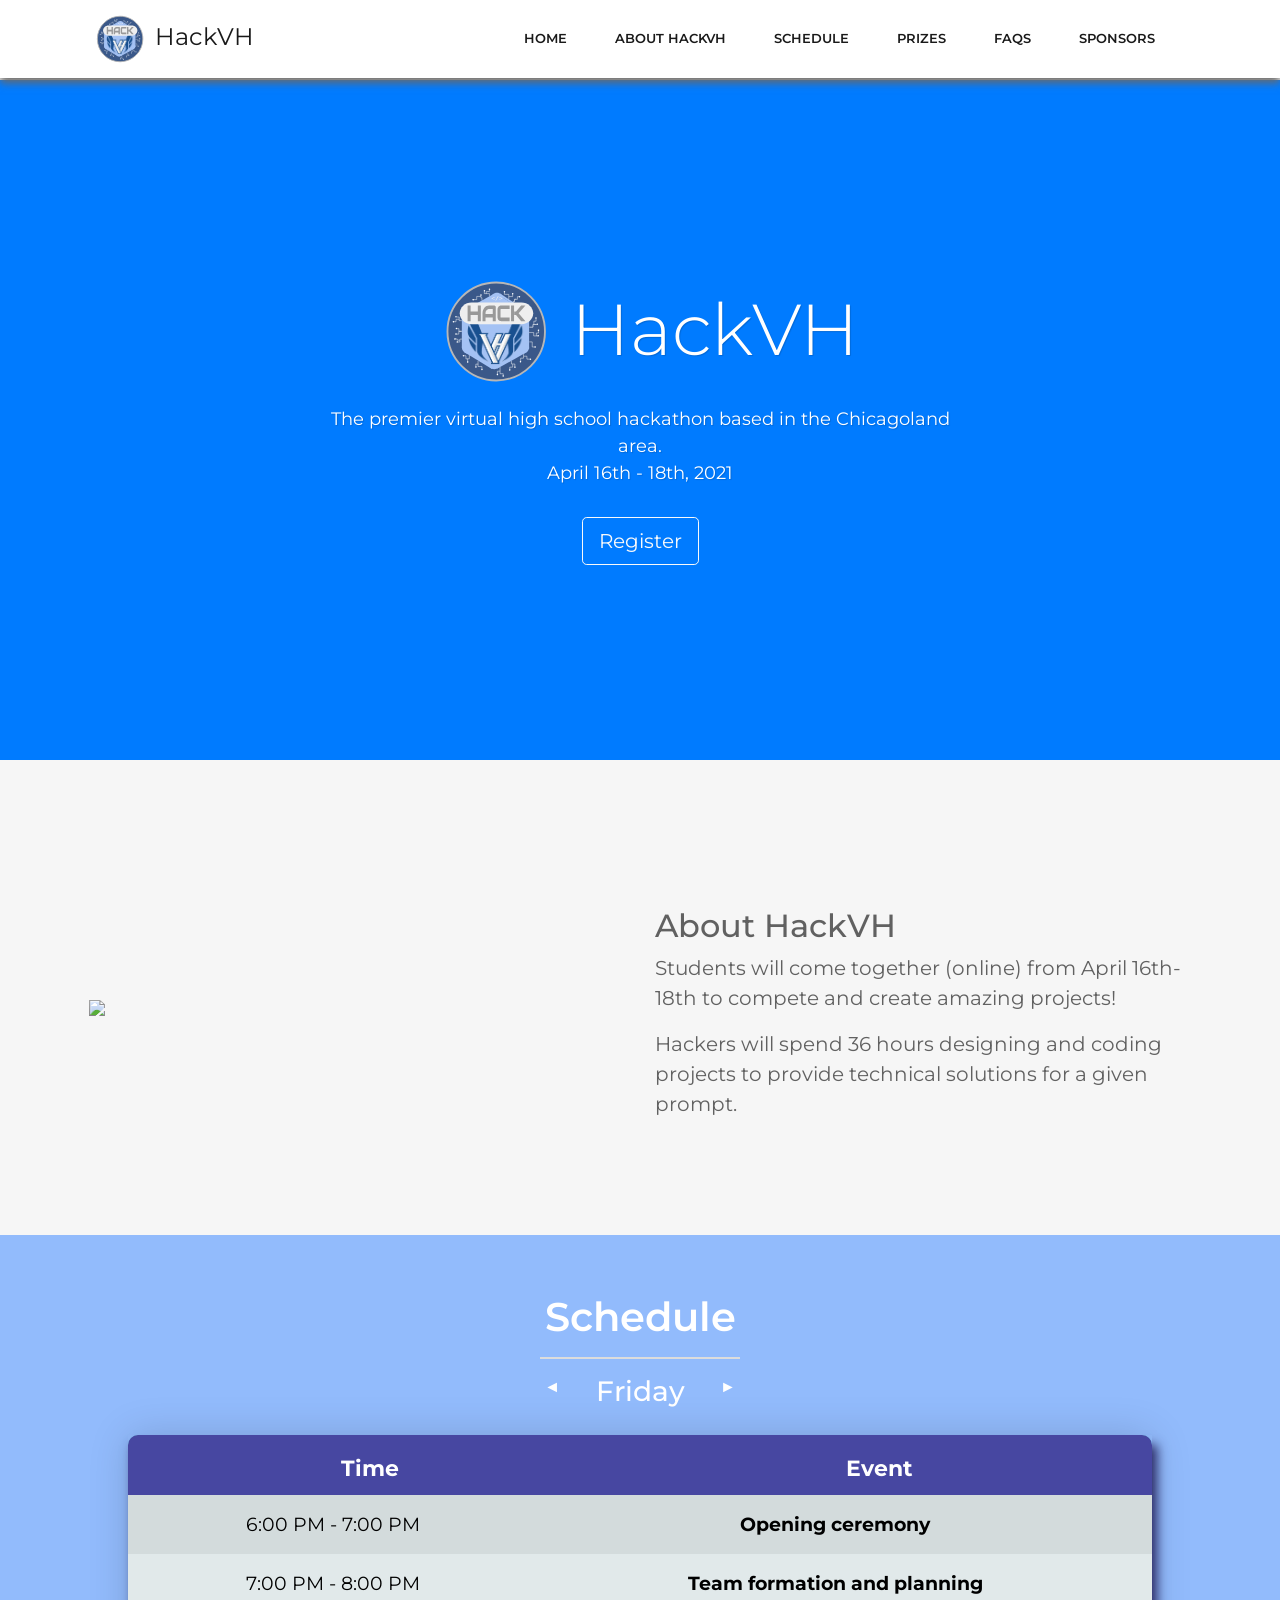
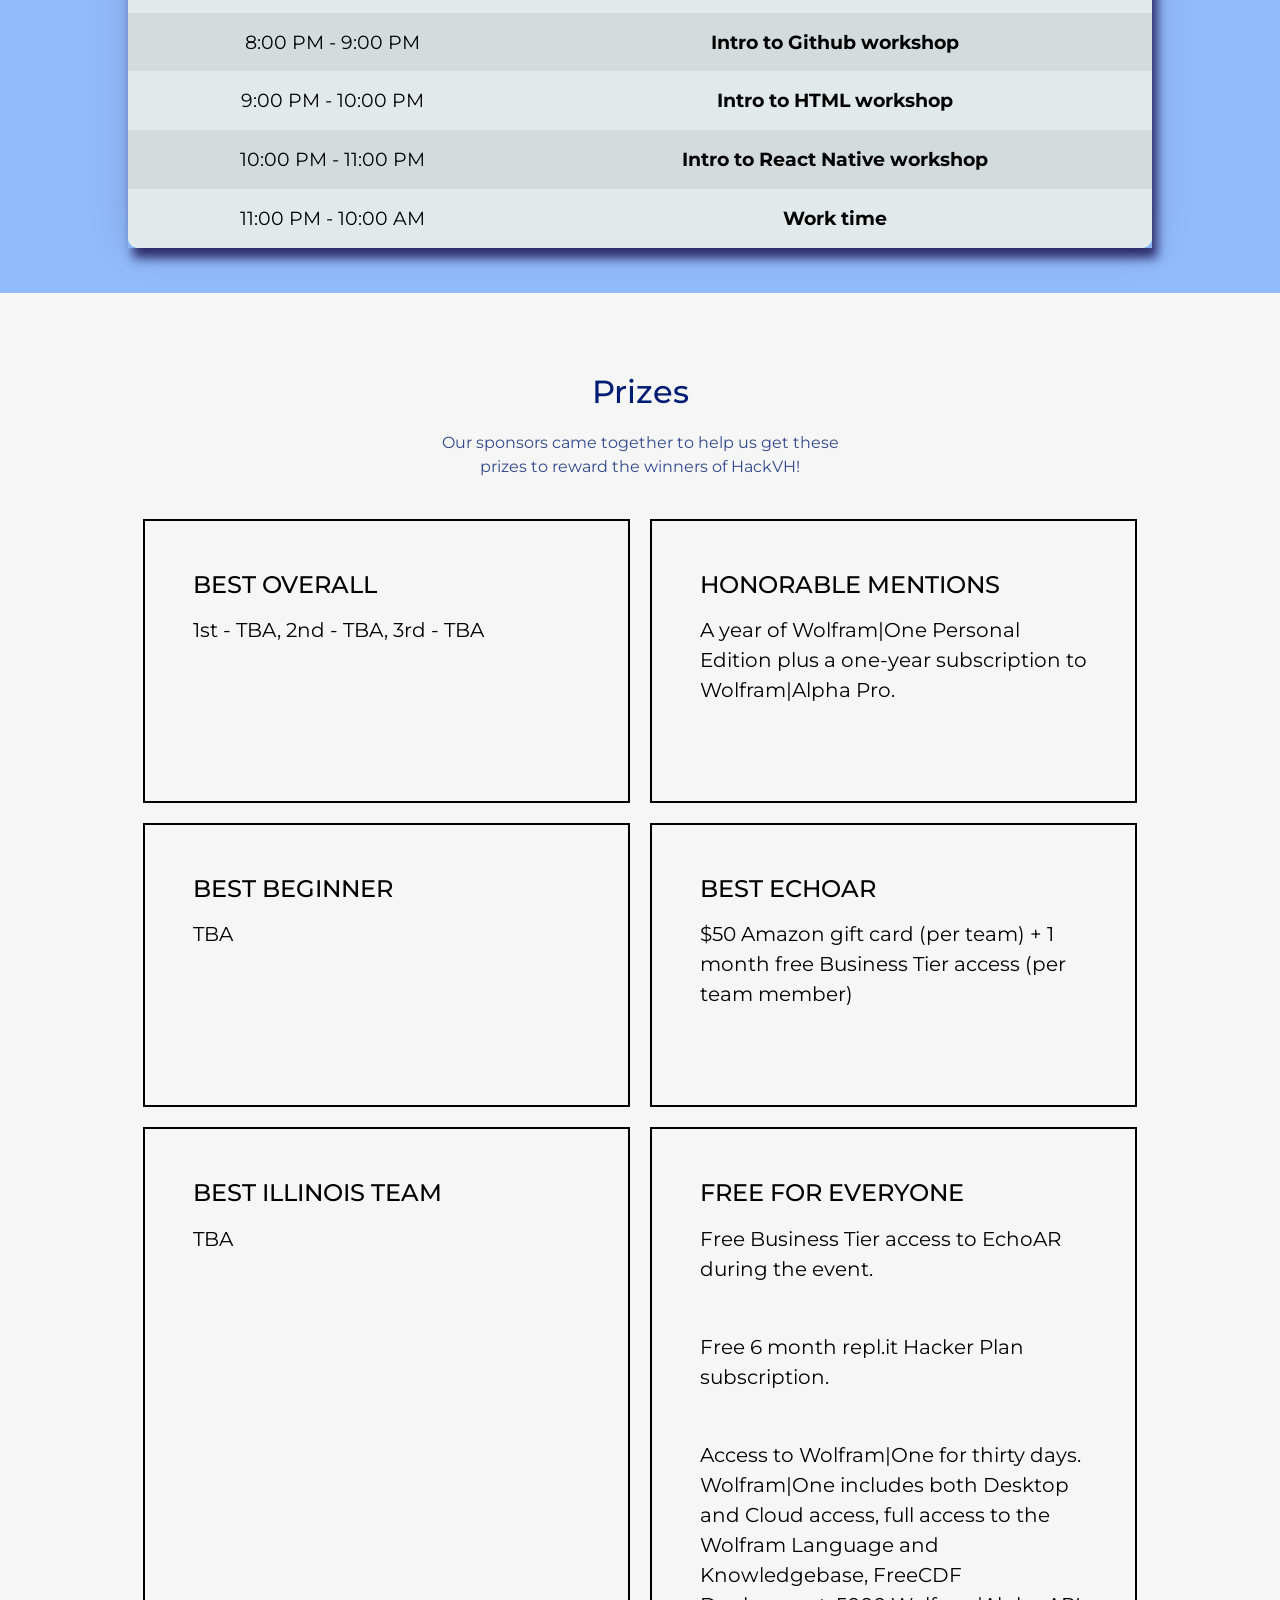
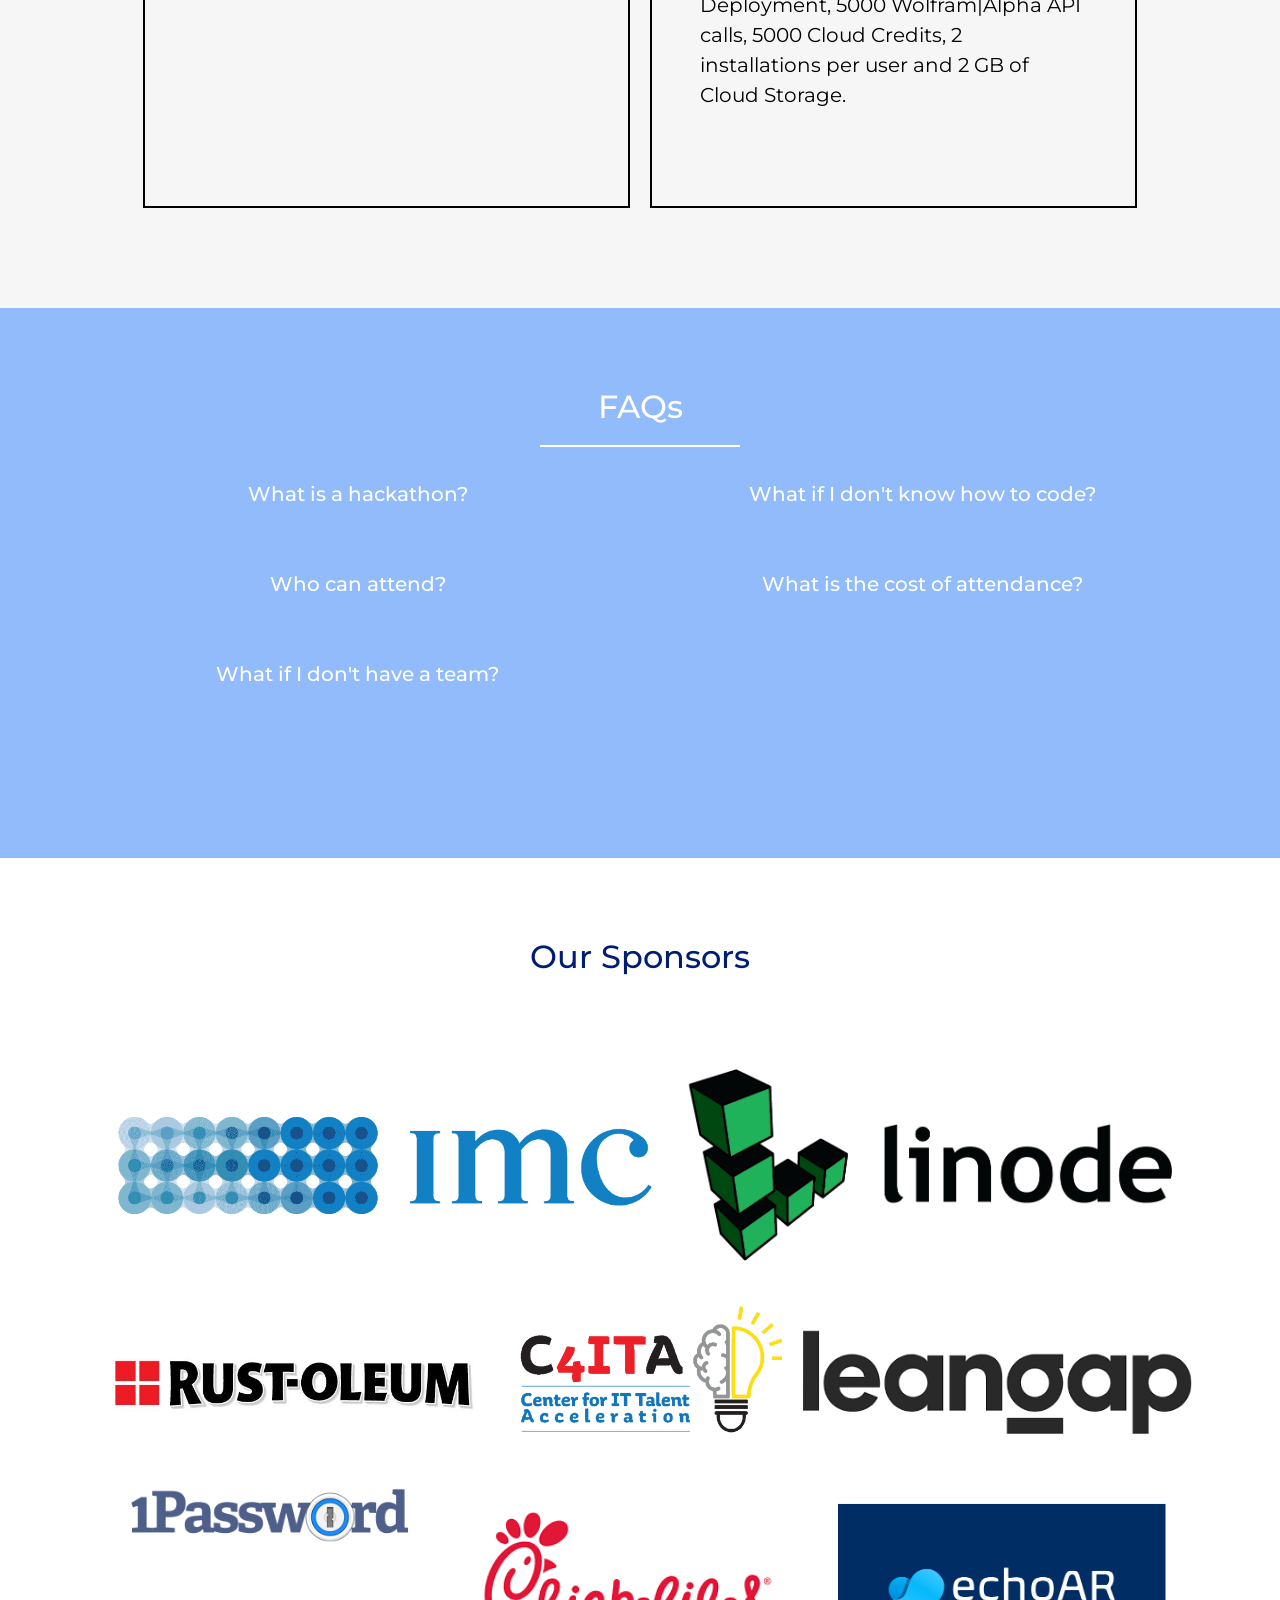
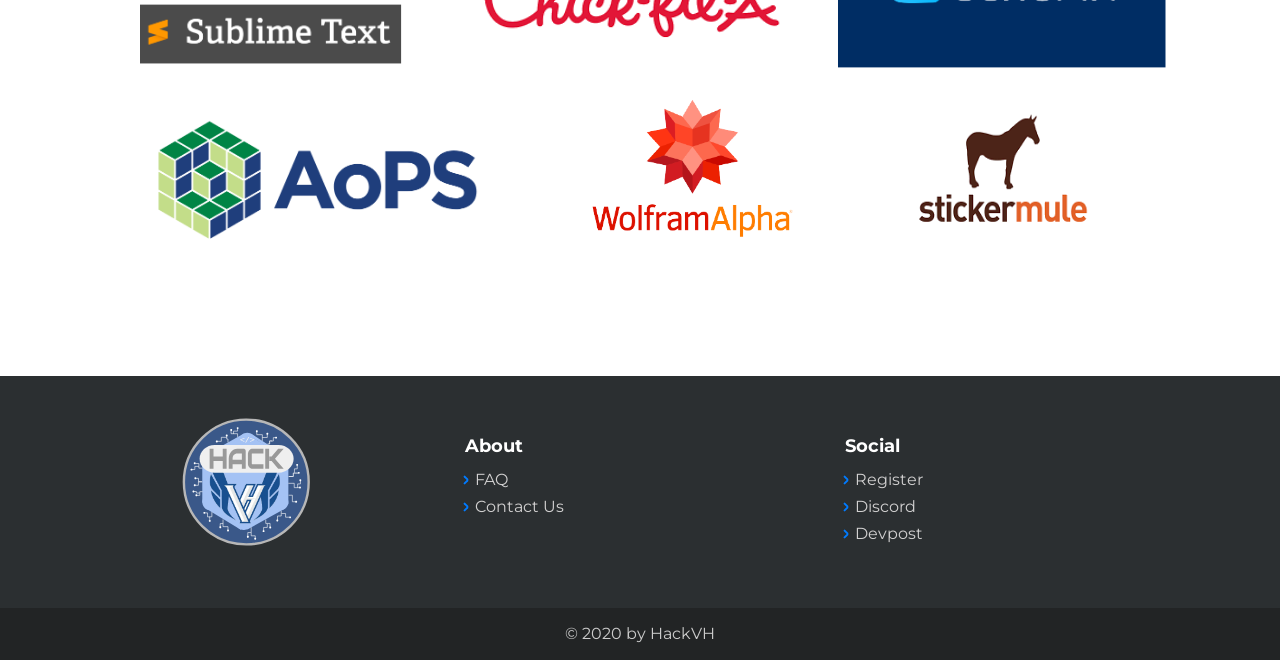
==== index.html @ 86d35a5f "Update index.html" ====
<!DOCTYPE html>
<html>

<head>
   <meta name="google-site-verification" content="Fl0EDleOfABfuuF8c3TNZcD5OMxEmtzDq9Y0bVE5qYI" />
	<meta charset="utf-8">
	<meta name="viewport" content="width=device-width, initial-scale=1.0, shrink-to-fit=no">
	<title>Home</title>

	<link rel="stylesheet" href="assets/bootstrap/css/bootstrap.min.css">
	<link rel="stylesheet" href="https://fonts.googleapis.com/css?family=Montserrat:400,400i,700,700i,600,600i">
	<link rel="stylesheet" href="assets/fonts/simple-line-icons.min.css">
	<link rel="stylesheet" href="https://cdnjs.cloudflare.com/ajax/libs/baguettebox.js/1.10.0/baguetteBox.min.css">
	<link rel="stylesheet" href="assets/css/smoothproducts.css">
	<style>
		ul,
		li {
			margin: 0px;
			list-style-type: none;
		}

		.js-pscroll {
			position: relative;
			overflow: hidden;
		}

		.table100 {
			background-color: #78DBE7;

		}

		table {
			width: 100%;
		}

		th,
		td {
			font-weight: unset;
			padding-right: 10px;
			overflow: hidden;
			white-space: nowrap;
			text-align: center
		}

		tr {
			transition: all 0.5s ease-out;
		}

		.grid {
			display: grid
		}

		.column1 {
			max-width: 33%;
			padding-left: 15px;
			color: black;
		}

		.column2 {
			max-width: 33%;
			padding-right: 15px;
			font-weight: bold;
			color: black;
		}

		.table100-head th {
			padding-top: 18px;
			padding-bottom: 18px;
			padding-left: 20px;
		}

		.table100-body td {
			padding-top: 16px;
			padding-bottom: 16px;
		}

		.table100 {
			position: relative;
			padding-top: 60px;
		}

		.table100-head {
			position: absolute;
			width: 100%;
			top: 0;
			left: 0;
		}

		.table100-body {
			max-height: 585px;
			overflow: auto;
			text-align: center
		}

		/*table header*/
		.table100.ver1 th {
			font-family: Montserrat;
			font-size: 1.4rem;
			/* color: #fff; */
			line-height: 1.4;

			background-color: #4747a1;
		}

		.table100.ver1 td {
			font-family: Montserrat;
			font-size: 1.2rem;
			/* color: #808080; */
			line-height: 1.4;
		}

		.schedule {
			margin-right: 20rem;
			margin-left: 20rem;
		}

		.table100.ver1 .table100-body tr:nth-child(even) {
			background-color: #E1E9EA;
			color: gainsboro;
		}

		.table100.ver1 .table100-body tr:nth-child(odd) {
			background-color: #D3DBDC;
			color: gainsboro;
		}

		.table100.ver1 {
			border-radius: 10px;
			overflow: hidden;
			box-shadow: 0 0px 40px 0px rgba(0, 0, 0, 0.15);
			-moz-box-shadow: 0 0px 40px 0px rgba(0, 0, 0, 0.15);
			-webkit-box-shadow: 0 0px 40px 0px rgba(0, 0, 0, 0.15);
			-o-box-shadow: 0 0px 40px 0px rgba(0, 0, 0, 0.15);
			-ms-box-shadow: 0 0px 40px 0px rgba(0, 0, 0, 0.15);
		}

		#day {
			width: 10rem;
		}

		#daynav {
			color: white;
			display: inline-flex;

		}

		@media (max-width: 1500px) {
			.schedule {
				margin: 0vh 10vw !important;
			}

		}

		@media (max-width: 992px) {
			.schedule {
				float: none;
			}
			#schedule-section {
				height: auto !important;
				padding-bottom: 60px !important;
			}
			table {
				min-width: 300px !important;
			}

		}

		@media (max-width: 700px) {
			.cell100,
			th {
				font-size: 0.8rem !important;
				padding-top: 8px !important;
				padding-bottom: 8px !important;
			}
			.table100 {
				padding-top: 30px !important;
			}

		}

		.gap-5 {
			gap: 1.25rem
		}

		.gap-y-5 {
			row-gap: 1.25rem
		}

		.grid-flow-row {
			grid-auto-flow: row
		}

		.grid-cols-1 {
			grid-template-columns: repeat(1, minmax(0, 1fr))
		}

		.grid-rows-3 {
			grid-template-rows: repeat(3, minmax(0, 1fr))
		}

		@media (min-width:768px) {
			.md\:gap-x-10 {
				-moz-column-gap: 2.5rem;
				column-gap: 2.5rem
			}
			.md\:grid-cols-2 {
				grid-template-columns: repeat(2, minmax(0, 1fr))
			}
			.md\:grid-cols-3 {
				grid-template-columns: repeat(3, minmax(0, 1fr))
			}
			.md\:col-start-1 {
				grid-column-start: 1
			}
			.md\:col-start-2 {
				grid-column-start: 2
			}
			.md\:grid-rows-1 {
				grid-template-rows: repeat(1, minmax(0, 1fr))
			}
			.md\:row-start-2 {
				grid-row-start: 2
			}
			.md\:row-start-3 {
				grid-row-start: 3
			}
			.md\:row-start-4 {
				grid-row-start: 4
			}
			.md\:row-start-5 {
				grid-row-start: 5
			}
			.md\:row-start-6 {
				grid-row-start: 6
			}
			.md\:row-start-7 {
				grid-row-start: 7
			}
		}

		.border-2 {
			border-width: 2px !important;
      border-style: solid !important;
      border-color: black !important;
		}
.font-sans{
    font-family:Renner
    color: black !important;
}
		.font-serif {
			font-family: Crimson Pro
      color: black !important;
		}

		.mb-5 {
			margin-bottom: 1.25rem
		}
    .p-5{
    padding:1.25rem
}
.text-xl{
    font-size:1.25rem
}
.text-2xl{
    font-size:1.5rem;
    line-height:2rem
}
#box{
  border-width: 2px !important;
      border-style: solid !important;
      border-color: black !important;
}
#boxtext{
  color: black
}
	</style>
</head>

<body class="text-primary">
	<nav class="navbar navbar-light navbar-expand-lg py-1 fixed-top bg-white clean-navbar" style="box-shadow: 0px 5px 8px #696969">
		<script>

		</script>
		<div class="container"><a class="navbar-brand logo" href="#"><img src="assets/img/HackVH%20logo.svg" style="width: 70px;height: 70px;">HackVH</a><button data-toggle="collapse" class="navbar-toggler" data-target="#navcol-1"><span class="sr-only">Toggle navigation</span><span class="navbar-toggler-icon"></span></button>
            <div class="collapse navbar-collapse"
                id="navcol-1">
                <ul class="nav navbar-nav ml-auto">
                    <li class="nav-item js-scroll-trigger"><a class="nav-link active js-scroll-trigger" href="#home">Home</a></li>
                    <li class="nav-item js-scroll-trigger"><a class="nav-link active js-scroll-trigger" href="#about">About HackVH</a></li>
                    <li class="nav-item js-scroll-trigger"><a class="nav-link active js-scroll-trigger" href="#schedule-section">Schedule</a></li>
                    <li class="nav-item js-scroll-trigger"><a class="nav-link active js-scroll-trigger" href="#sponsors">Prizes</a></li>
                    <li class="nav-item js-scroll-trigger"><a class="nav-link active js-scroll-trigger" href="#about-us">FAQs</a></li>
                    <li class="nav-item js-scroll-trigger"><a class="nav-link active js-scroll-trigger" href="#prizes">Sponsors</a></li>
                </ul>
            </div>
        </div>
    </nav>
    <main class="page landing-page">
        <section id="home" class="clean-block clean-hero">
                <script  src="https://cdnjs.cloudflare.com/ajax/libs/three.js/r121/three.min.js"></script>
                <script src="https://cdn.jsdelivr.net/npm/vanta@latest/dist/vanta.waves.min.js"></script>
                 <div id="vantaBirds"></div>


            <div class="text">
                <h1 class="display-3"><img src="assets/img/HackVH%20logo.svg" style="width: 150px;margin-bottom:10px">HackVH</h1>
                <p>The premier virtual high school hackathon based in the Chicagoland area.<br/>April 16th - 18th, 2021</p><button class="btn btn-outline-light btn-lg" type="button"
                onclick="window.open('https://docs.google.com/forms/d/e/1FAIpQLSdpF_yqFlaCrPCvDkOzZkSbwc1gY4oGTm-p00Zim-s2jJ6flw/viewform?usp=sf_link','_blank')" >Register</button>

                <script>
                  VANTA.WAVES({
                    el: "#vantaBirds",
                    mouseControls: false,
                    touchControls: false,
                    gyroControls: false,
                    minHeight: 200.00,
                    minWidth: 200.00,
                    scale: 1.00,
                    scaleMobile: 1.00,
                    shininess: 0,
                    waveHeight: 22.50,
                    waveSpeed: 0.60,
                    color: 0x5d7c9d,
                    zoom: 0.8
                  })
                </script>

        </section>

        <section id="about" class="clean-block clean-info dark" style = "background-color:#073763ff3">
            <div class="container">
                <div class="block-heading">
                    
                </div>
                <div class="row align-items-center">
                    <div class="col-md-6"><img style="width:80%" class="img-thumbnail" src="https://www.joc.com/sites/default/files/field_feature_image/Hackathon%20concept_0.jpg"></div>
                    <div class="col-md-6">
                        <div style="margin-top: 5%; font-size: 20px; color:#616161" class="getting-started-info">
                          <h2 class="text-info" style="color:#616161;">About HackVH</h2>
                    <p style="color:#616161">Students will come together (online) from April 16th-18th to compete and create amazing projects!</p>
                            <p >Hackers will spend 36 hours designing and coding projects to provide technical solutions for a given prompt.</p>
                </div>
            </div>
        </section>
      
        <section id="schedule-section" style="padding: 5vh 0vh 5vh 0vh; background: #92bbfc">
         <div class="schedule-container" style="text-align: center">
            <h1 id="title" style="
               font-size: 2.5rem;
               font-family: 'Montserrat';
               font-weight: 600;
               color: #ffffff;
               margin-top: 1%;
               ">
               Schedule
            </h1>
            <hr width="200px" style="
               height: 1px;
               border-color: gainsboro;
               background-color: gainsboro;
               ">
            <div class="innercontainer">
               <div class="schedule">
                  <div id ="daynav" style="margin-bottom: 2vh">
                    <span style="cursor: pointer" class="leftarrow" onclick="shift(-1)">◄</span>
                    <h3 id="day"> Friday </h3>
                    <span style="cursor: pointer" class="rightarrow" onclick="shift(1)">►</span>
                  </div>
                    <div id="sched0" style="box-shadow: 5px 10px 10px #303070">
                     <div class="table100 ver1 m-b-110">
                        <div class="table100-head">
                           <table>
                              <thead>
                                 <tr class="row100 head">
                                    <th class="column1 header1" style ="color:white;font-weight:bold">Time</th>
                                    <th class="column2 header1" style ="color:white">Event</th>
                                 </tr>
                              </thead>
                           </table>
                        </div>
                        <div class="table100-body js-pscroll">
                           <table class="schedule1" id="table-saturday" style="overflow-y: hidden; overflow-x: hidden">
                              <tbody>
                                 <tr class="row100 body">
                                    <td class="cell100 column1">6:00 PM - 7:00 PM</td>
                                    <td class="cell100 column2">Opening ceremony</td>
                                 </tr>
                                 <tr class="row100 body">
                                    <td class="cell100 column1">7:00 PM - 8:00 PM</td>
                                    <td class="cell100 column2">Team formation and planning</td>
                                 </tr>
                                 <tr class="row100 body">
                                    <td class="cell100 column1">8:00 PM - 9:00 PM</td>
                                    <td class="cell100 column2">Intro to Github workshop</td>
                                 </tr>
                                 <tr class="row100 body">
                                    <td class="cell100 column1">9:00 PM - 10:00 PM</td>
                                    <td class="cell100 column2">Intro to HTML workshop</td>
                                 </tr>
				 <tr class="row100 body">
                                    <td class="cell100 column1">10:00 PM - 11:00 PM</td>
                                    <td class="cell100 column2">Intro to React Native workshop</td>
                                 </tr>
				 <tr class="row100 body">
                                    <td class="cell100 column1">11:00 PM - 10:00 AM</td>
                                    <td class="cell100 column2">Work time</td>
                                 </tr>
                              </tbody>
                           </table>
                        </div>
                     </div>
                  </div>
                  <div id="sched1" style="box-shadow: 5px 10px 10px #303070; display: none">
                     <div class="table100 ver1 m-b-110">
                        <div class="table100-head">
                           <table>
                              <thead>
                                 <tr class="row100 head">
                                    <th class="column1 header1" style="color: white; font-weight: bold">Time</th>
                                    <th class="column2 header1" style="color: white">Event</th>
                                 </tr>
                              </thead>
                           </table>
                        </div>
                        <div class="table100-body js-pscroll">
                           <table class="schedule1" id="table-saturday" style="overflow-y: hidden; overflow-x: hidden">
                              <tbody>
                                 <tr class="row100 body">
                                    <td class="cell100 column1">10:00 AM - 11:00 AM</td>
                                    <td class="cell100 column2">EchoAR workshop</td>
                                 </tr>
                                 <tr class="row100 body">
                                    <td class="cell100 column1">11:00 AM - 1:00 PM</td>
                                    <td class="cell100 column2">Work time</td>
                                 </tr>
				 <tr class="row100 body">
                                    <td class="cell100 column1">1:00 PM - 2:00 PM</td>
                                    <td class="cell100 column2">IMC trading workshop</td>
                                 </tr>
				 <tr class="row100 body">
                                    <td class="cell100 column1">2:00 PM - 3:00 PM</td>
                                    <td class="cell100 column2">Work time</td>
                                 </tr>
				 <tr class="row100 body">
                                    <td class="cell100 column1">3:00 PM - 4:00 PM</td>
                                    <td class="cell100 column2">Intro to Cybersecurity</td>
                                 </tr>
				 <tr class="row100 body">
                                    <td class="cell100 column1">4:00 PM - 7:00 PM</td>
                                    <td class="cell100 column2">Mini CTF</td>
                                 </tr>
				 <tr class="row100 body">
                                    <td class="cell100 column1">7:00 PM - 10:00 PM</td>
                                    <td class="cell100 column2">Work time</td>
                                 </tr>
				 <tr class="row100 body">
                                    <td class="cell100 column1">10:00 PM - 11:00 PM</td>
                                    <td class="cell100 column2">Email Automation workshop (Free College gear!)</td>
                                 </tr>
				 <tr class="row100 body">
                                    <td class="cell100 column1">11:00 PM - 12:00 PM</td>
                                    <td class="cell100 column2">Midnight Shellshock</td>
                                 </tr>
				 <tr class="row100 body">
                                    <td class="cell100 column1">12:00 AM - 9:00 AM</td>
                                    <td class="cell100 column2">Work time</td>
                                 </tr>
                              </tbody>
                           </table>
                        </div>
                     </div>
                  </div>
                  <div id="sched2" style="display: none; box-shadow: 5px 10px 10px #303070">
                     <div class="table100 ver1 m-b-110">
                        <div class="table100-head">
                           <table>
                              <thead>
                                 <tr class="row100 head">
                                    <th class="column1" style="color: white;font-weight: bold">Time</th>
                                    <th class="column2" style="color: white">Event</th>
                                 </tr>
                              </thead>
                           </table>
                        </div>
                        <div class="table100-body js-pscroll">
                           <table class="schedule1" id="table-sunday" style="overflow-y: hidden; overflow-x: hidden">
                              <tbody>
                                 <tr class="row100 body">
                                    <td class="cell100 column1">9:00 AM-10:00 AM</td>
                                    <td class="cell100 column2">Finalize submissions and create videos</td>
                                 </tr>
                                 <tr class="row100 body">
                                    <td class="cell100 column1">10:00 - 10:30 AM</td>
                                    <td class="cell100 column2">Submit Projects</td>
                                 </tr>
                                 <tr class="row100 body">
                                    <td class="cell100 column1">10:30 PM - 4:00 PM</td>
                                    <td class="cell100 column2">Nap/relaxation time!</td>
                                 </tr>
				 <tr class="row100 body">
                                    <td class="cell100 column1">4:00 PM - 4:30 PM</td>
                                    <td class="cell100 column2">Closing Ceremony (Winners Announced!)</td>
                                 </tr>
                              </tbody>
                           </table>
                        </div>
                     </div>
                  </div>
               </div>
            </div>
         </div>
      </section>

        <section id="sponsors" class="clean-block clean-info dark">
            <div class="container" style="width:80%;">
                <div class="block-heading">
                    <h2 class="text-info" style="color:#001d75">Prizes</h2>
                    <p style="color:#001d75">Our sponsors came together to help us get these prizes to reward the winners of HackVH!</p>
                </div>

                <div class="grid grid-cols-1 md:grid-cols-2 grid-flow-row gap-5">
                  <div class="border-2 p-5 " id = "box">
                      <h3 class="font-sans text-2xl" id = "boxtext">BEST OVERALL</h3>
                      <p class="font-serif text-xl mb-5" id = "boxtext">1st - TBA, 2nd - TBA, 3rd - TBA</p>
                  </div>
                  <div class="border-2 p-5 ">
                      <h3 class="font-sans text-2xl" id = "boxtext">HONORABLE MENTIONS</h3>
                      <p class="font-serif text-xl mb-5" id = "boxtext">A year of Wolfram|One Personal Edition plus a one-year subscription to Wolfram|Alpha Pro.</p>
                  </div>
                  <div class="border-2 p-5 ">
                      <h3 class="font-sans text-2xl" id = "boxtext">BEST BEGINNER</h3>
                      <p class="font-serif text-xl mb-5" id = "boxtext">TBA</p>
                  </div>
                  <div class="border-2 p-5 ">
                      <h3 class="font-sans text-2xl" id = "boxtext">BEST ECHOAR</h3>
                      <p class="font-serif text-xl mb-5" id = "boxtext">$50 Amazon gift card (per team) + 1 month free Business Tier access (per team member)</p>
                  </div>

                  <div class="border-2 p-5 ">
                      <h3 class="font-sans text-2xl" id = "boxtext">BEST ILLINOIS TEAM</h3>
                      <p class="font-serif text-xl mb-5" id = "boxtext">TBA</p>
                  </div>
                  <div class="border-2 p-5 ">
                      <h3 class="font-sans text-2xl" id = "boxtext">FREE FOR EVERYONE</h3>
                      <p class="font-serif text-xl mb-5" id = "boxtext">Free Business Tier access to EchoAR during the event.</p>
                      <p class="font-serif text-xl mb-5" id = "boxtext">Free 6 month repl.it Hacker Plan subscription.</p>
                      <p class="font-serif text-xl mb-5" id = "boxtext"> Access to Wolfram|One for thirty days. Wolfram|One includes both Desktop and Cloud access, full access to the Wolfram Language and Knowledgebase, FreeCDF Deployment, 5000 Wolfram|Alpha API calls, 5000 Cloud Credits, 2 installations per user and 2 GB of Cloud Storage.</p>
                  </div>
                </div>
            </div>
        </section>

        <section id="about-us" class="clean-block about-us dark" style="background-color:#92bbfc;height: 550px">
            <div class="container">
                <div class="block-heading">
                    <h2 class="text-info" style="color:#fff">FAQs</h2>
                    <hr width="200px" style="
                      height: 1px;
                      border-color: #fff;
                      background-color: #fff;
                      ">

                   <div id="accordion"  class = "grid grid-cols-1 md:grid-cols-2 grid-flow-row gap-5">
                      <div class="card" style="background: none; border-style: none">
                        <div class="card-header" id="headingOne" style="background: none; border-style: none">
                          <h5 class="mb-0">
                            <button class="btn btn-link" data-toggle="collapse" data-target="#collapseOne" aria-expanded="true" aria-controls="collapseOne">
                              <h5>What is a hackathon?</h5>
                            </button>
                          </h5>
                        </div>

                        <div id="collapseOne" class="collapse" aria-labelledby="headingOne" data-parent="#accordion" >
                          <div class="card-body" style="color:#fff">
                            Hackathons allow you to create your craziest ideas! You will work in a team, of up to four people, for 36 hours to create a project that addresses a theme. There are no restrictions, so let your imagination run wild!
                          </div>
                        </div>
                      </div>
                      <div class="card" style="background: none; border-style: none">
                        <div class="card-header" id="headingTwo" style="background: none; border-style: none">
                          <h5 class="mb-0">
                            <button class="btn btn-link collapsed" data-toggle="collapse" data-target="#collapseTwo" aria-expanded="false" aria-controls="collapseTwo">
                              <h5>What if I don't know how to code?</h5>
                            </button>
                          </h5>
                        </div>
                        <div id="collapseTwo" class="collapse" aria-labelledby="headingTwo" data-parent="#accordion">
                          <div class="card-body" style="color:#fff">
                            We encourage students of all experience levels to attend. We will have workshops led by industry professionals for you to experiment with new technologies. Why not try getting started on your first project?
                          </div>
                        </div>
                      </div>
                      <div class="card" style="background: none; border-style: none">
                        <div class="card-header" id="headingThree" style="background: none; border-style: none">
                          <h5 class="mb-0">
                            <button class="btn btn-link collapsed" data-toggle="collapse" data-target="#collapseThree" aria-expanded="false" aria-controls="collapseThree">
                              <h5>Who can attend?</h5>
                            </button>
                          </h5>
                        </div>
                        <div id="collapseThree" class="collapse" aria-labelledby="headingThree" data-parent="#accordion">
                          <div class="card-body" style="color:#fff">
                            We welcome any high school student to attend. Unfortunately, college or middle school students are not eligible.
                          </div>
                        </div>
                      </div>
                      <div class="card" style="background: none; border-style: none">
                        <div class="card-header" id="headingFive" style="background: none; border-style: none">
                          <h5 class="mb-0">
                            <button class="btn btn-link" data-toggle="collapse" data-target="#collapseFour" aria-expanded="true" aria-controls="collapseFour">
                              <h5>What is the cost of attendance?</h5>
                            </button>
                          </h5>
                        </div>

                        <div id="collapseFour" class="collapse" aria-labelledby="headingFour" data-parent="#accordion" >
                          <div class="card-body" style="color:#fff">
                            HackVH is completely free! However, you will need an internet connection and a computer to work on.
                          </div>
                        </div>
                      </div>
                      <div class="card" style="background: none; border-style: none">
                        <div class="card-header" id="headingFive" style="background: none; border-style: none">
                          <h5 class="mb-0">
                            <button class="btn btn-link" data-toggle="collapse" data-target="#collapseFive" aria-expanded="true" aria-controls="collapseFive">
                              <h5>What if I don't have a team?</h5>
                            </button>
                          </h5>
                        </div>

                        <div id="collapseFive" class="collapse" aria-labelledby="headingFive" data-parent="#accordion" >
                          <div class="card-body" style="color:#fff">
                            Don't worry! Many participants don't have a complete team before the event. We will have a dedicated channel where you can find other hackers and team up!
                          </div>
                        </div>
                      </div>
                    </div>
                    


            </div>
        </section>

        
        <section id="prizes" class="clean-block slider light">
            <div class="container">
                <div class="block-heading">
                    <h2 class="text-info" style="color:#001d75">Our Sponsors</h2>
                </div>
                <div class="align-items-center">
                      <img src="assets/img/Sponsors.svg" style = "width: 100%">
                </div>
            </div>
            
          

        </section>


    </main>
    <footer class="page-footer dark" style="border-color: rgb(0,0,0);">
        <div class="container align-items-center">
            <div class="row">
                <div class="col-sm"><img src="assets/img/HackVH%20logo.svg" style="width: 25vw;margin: 1px;height: 150px;padding: 3px;"></div>
                <div class="col-sm">
                    <h5>About</h5>
                    <ul>
                        <li><a href="#about-us">FAQ</a></li>
                        <li><a href="mailto:rahul.gupta@vhhscougars.org,anirudh.adiraju@vhhscougars.org, HackVH0@gmail.com">Contact Us</a></li>
                    </ul>
                </div>
                <div class="col-sm">
                    <h5>Social</h5>
                    <ul>
                        <li><a onclick="window.open('https://docs.google.com/forms/d/e/1FAIpQLSdpF_yqFlaCrPCvDkOzZkSbwc1gY4oGTm-p00Zim-s2jJ6flw/viewform?usp=sf_link','_blank')">Register</a></li>
                        <li><a href="https://discord.gg/ct3YzD7vYj">Discord</a></li>
                        <li><a href="#">Devpost</a></li>
                    </ul>
                </div>
            </div>
        </div>
        <div class="footer-copyright">
            <p>© 2020 by HackVH</p>
        </div>
    </footer>
    <script>

      function shift(forward) {
        const days = [" Friday ", " Saturday ", " Sunday "]
        const scheds = {" Friday ": "sched0", " Saturday ": "sched1", " Sunday ": "sched2"}
        var currindex = days.indexOf(document.getElementById("day").innerHTML)
        currindex += forward
        if (currindex < 0){
          currindex += days.length
        }
        else if (currindex == days.length){
          currindex = 0
        }
        var currday = days[currindex]
        document.getElementById("day").innerHTML = currday;
        document.getElementById(scheds[currday]).style.display = "block";
        for (const day of days){
          if (day != currday){
            document.getElementById(scheds[day]).style.display = "none";
          }
        }
      }
    </script>
    <script src="assets/js/jquery.min.js"></script>
    <script src="assets/bootstrap/js/bootstrap.min.js"></script>
    <script src="https://cdnjs.cloudflare.com/ajax/libs/baguettebox.js/1.10.0/baguetteBox.min.js"></script>
    <script src="assets/js/smoothproducts.min.js"></script>
    <script src="assets/js/theme.js"></script>
    <script src="https://cdnjs.cloudflare.com/ajax/libs/jquery-easing/1.4.1/jquery.easing.min.js"></script>
    
</body>

</html>
---- assets/css/smoothproducts.css ----
html, body {
  height: 100%;
  width: 100%;
}

.sp-loading {
  text-align: center;
  max-width: 270px;
  padding: 15px;
  border: 5px solid #eee;
  border-radius: 3px;
  font-size: 12px;
  color: #888;
}

.sp-wrap {
  display: none;
  line-height: 0;
  font-size: 0;
  background: #eee;
  border: 5px solid #eee;
  border-radius: 3px;
  position: relative;
  margin: 0 25px 15px 0;
  float: left;
  max-width: 300px;
}

.sp-thumbs {
  text-align: left;
  display: inline-block;
}

.sp-thumbs img {
  min-height: 50px;
  min-width: 50px;
  max-width: 50px;
}

.sp-thumbs a:link, .sp-thumbs a:visited {
  width: 50px;
  height: 50px;
  overflow: hidden;
  opacity: .3;
  display: inline-block;
  background-size: cover;
  background-position: center;
  -webkit-transition: all .2s ease-out;
  -moz-transition: all .2s ease-out;
  -ms-transition: all .2s ease-out;
  -o-transition: all .2s ease-out;
  transition: all .2s ease-out;
}

.sp-thumbs a:hover {
  opacity: 1;
}

.sp-thumbs a:active, .sp-current {
  opacity: 1!important;
  position: relative;
}

.sp-large {
  position: relative;
  overflow: hidden;
  top: 0;
  left: 0;
}

.sp-large a img {
  max-width: 100%;
  height: auto;
}

.sp-large a {
  display: block;
}

.sp-zoom {
  position: absolute;
  left: -50%;
  top: -50%;
  cursor: -webkit-zoom-in;
  cursor: -moz-zoom-in;
  cursor: zoom-in;
  display: none;
}

.sp-lightbox {
  position: fixed;
  top: 0;
  left: 0;
  height: 100%;
  width: 100%;
  background: rgb(0, 0, 0);
  background: rgba(0, 0, 0, .9);
  z-index: 1031;
  display: none;
  cursor: pointer;
}

.sp-lightbox img {
  position: absolute;
  margin: auto;
  top: 0;
  bottom: 0;
  left: 0;
  right: 0;
  max-width: 90%;
  max-height: 90%;
  border: 2px solid #fff;
}

#sp-prev, #sp-next {
  position: absolute;
  top: 50%;
  margin-top: -25px;
  z-index: 501;
  color: #fff;
  padding: 14px;
  text-decoration: none;
  background: #000;
  border-radius: 25px;
  border: 2px solid #fff;
  width: 50px;
  height: 50px;
  box-sizing: border-box;
  transition: .2s;
}

#sp-prev {
  left: 10px;
}

#sp-prev:before {
  content: '';
  border: 7px solid transparent;
  border-right: 15px solid #fff;
  position: absolute;
  top: 16px;
  left: 7px;
}

#sp-next {
  right: 10px;
}

#sp-next:before {
  content: '';
  border: 7px solid transparent;
  border-left: 15px solid white;
  position: absolute;
  top: 16px;
  left: 18px;
}

#sp-prev:hover, #sp-next:hover {
  background: #444;
}

@media screen and (max-width: 400px) {
  .sp-wrap {
    margin: 0 0 15px 0;
  }
}

@media screen and (max-width: 400px) {
  #sp-prev, #sp-next {
    top: auto;
    margin-top: 0;
    bottom: 25px;
  }
}
#vantaBirds {
  position: absolute;
  display: block;
  min-width: 100%;
  top: 0;
  right: 0;
  bottom: 0;
  left: 0;
  z-index: 1;
}
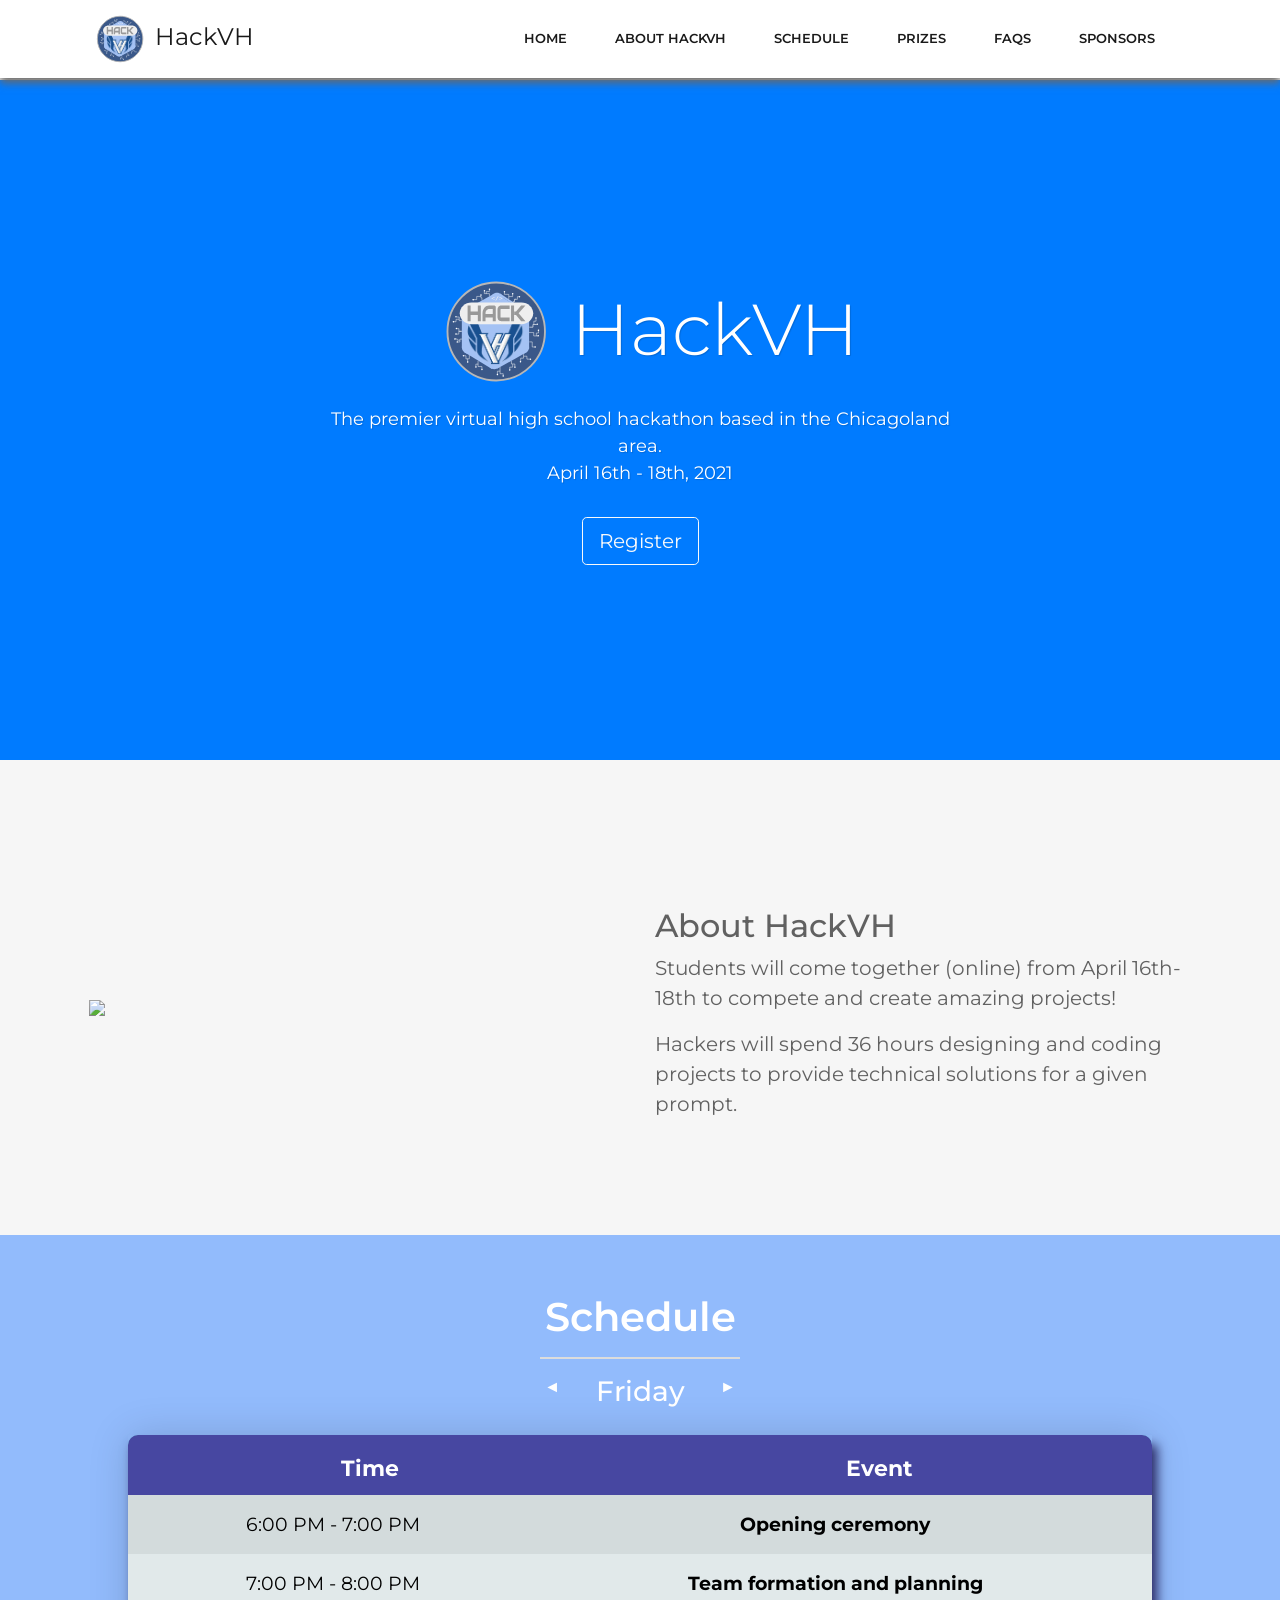
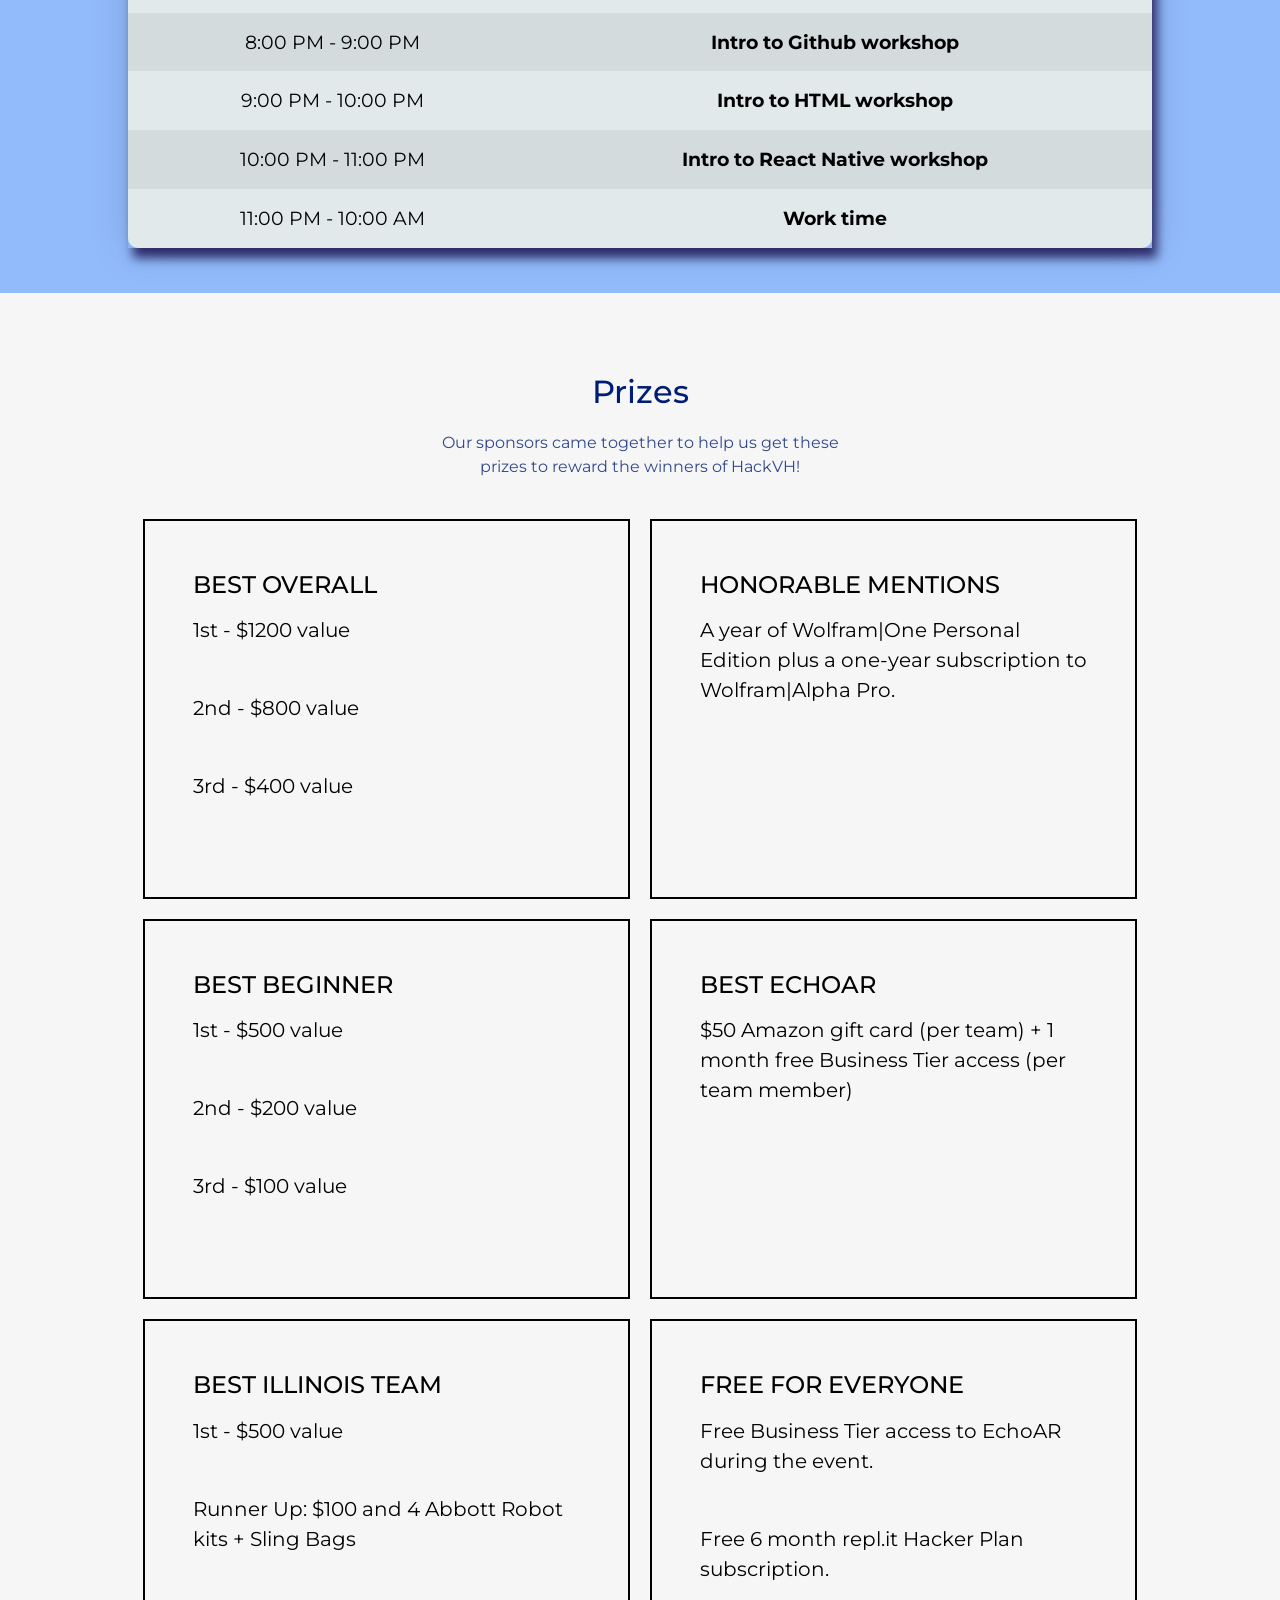
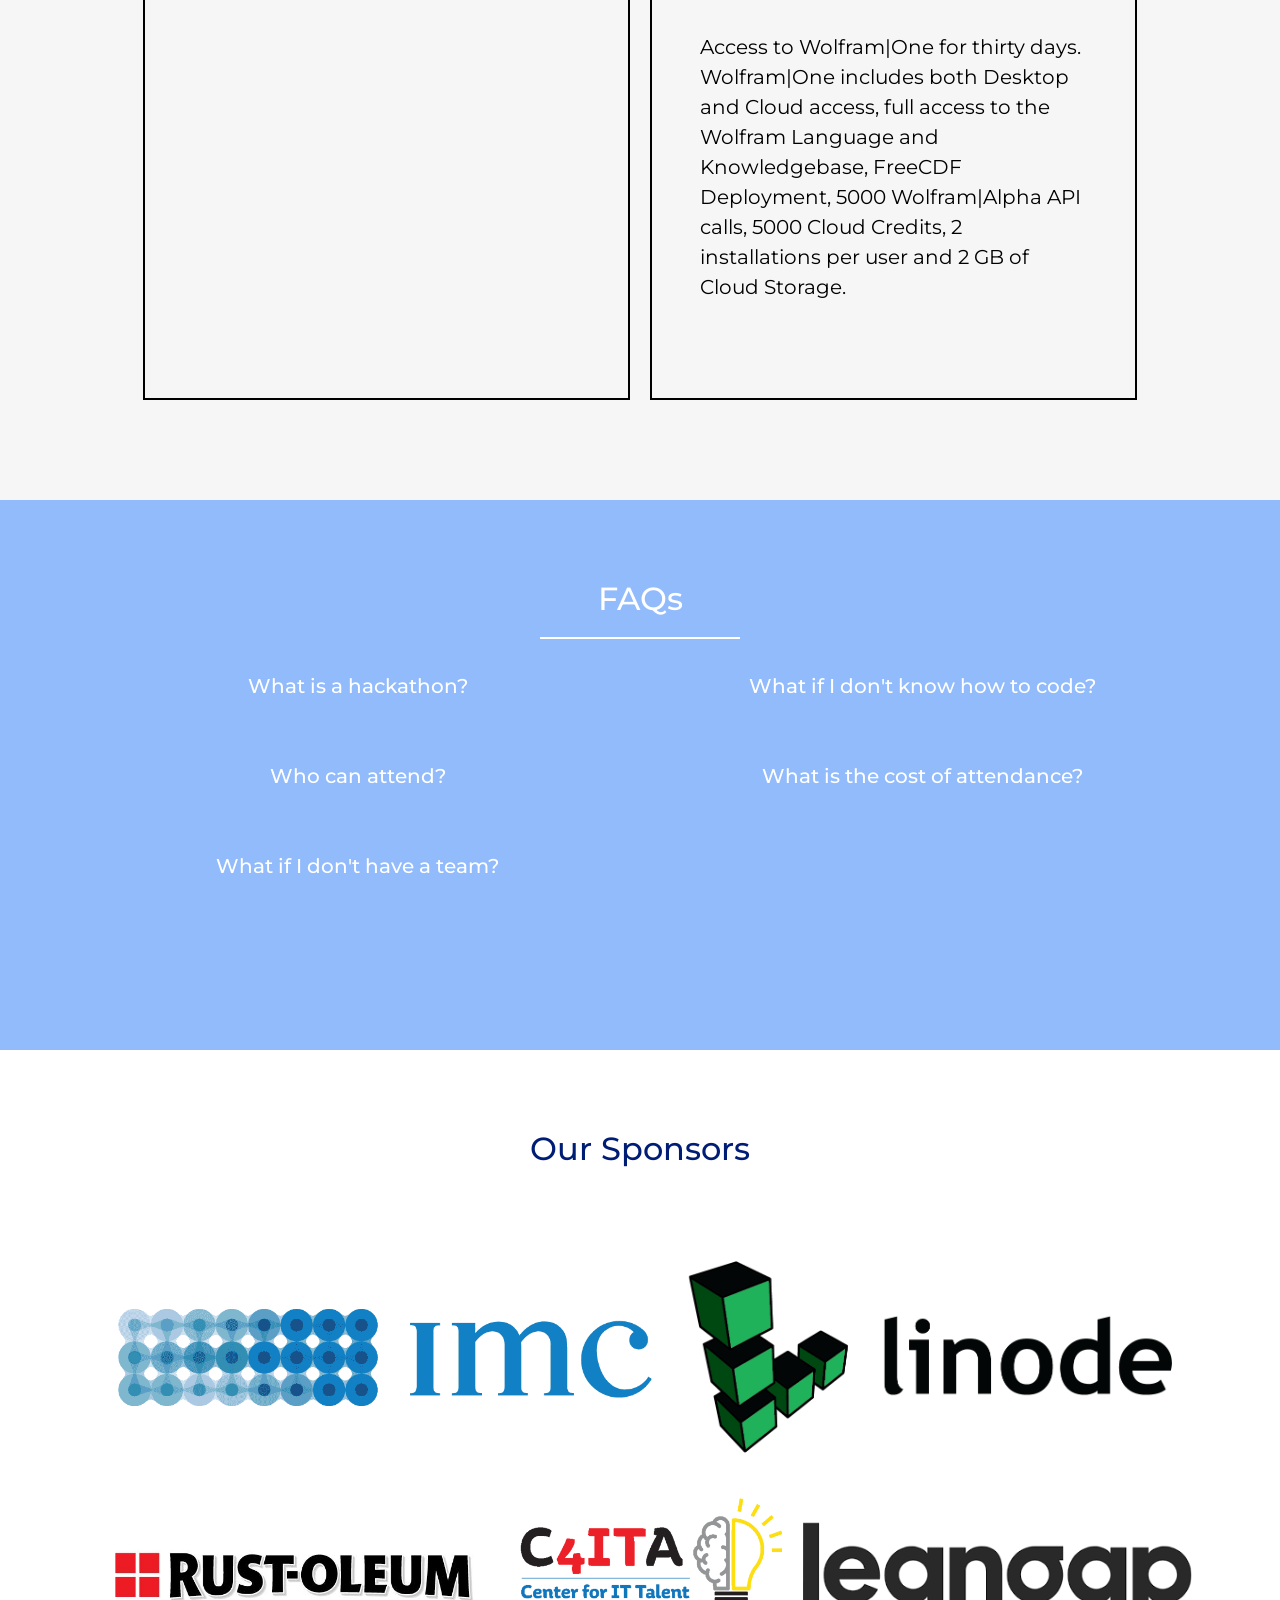
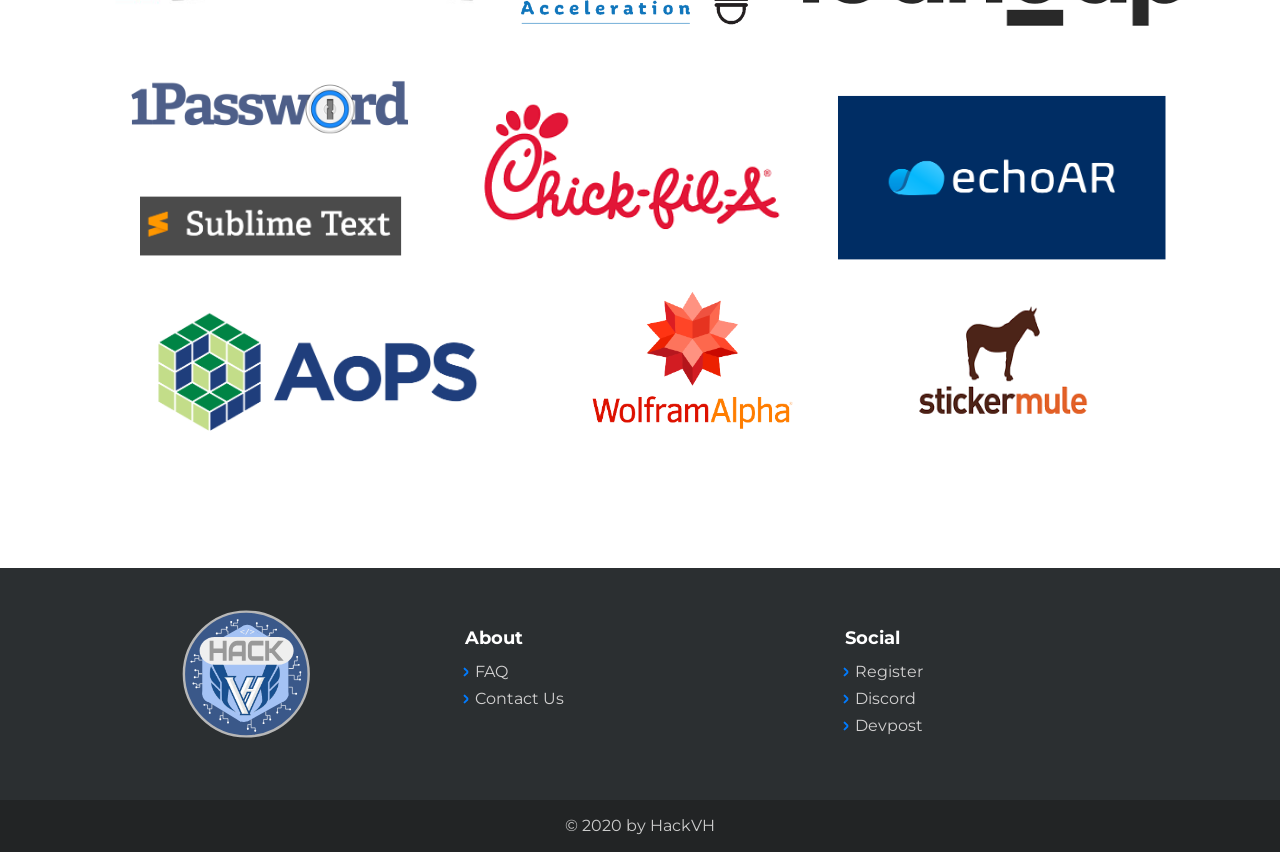
==== commit d4271c98: "prizes" ====
--- a/index.html
+++ b/index.html
@@ -379,7 +379,7 @@
                            </table>
                         </div>
                         <div class="table100-body js-pscroll">
-                           <table class="schedule1" id="table-saturday" style="overflow-y: hidden; overflow-x: hidden">
+                           <table class="schedule1" id="table-saturday" style="overflow-y: hidden; overflow-x: visible">
                               <tbody>
                                  <tr class="row100 body">
                                     <td class="cell100 column1">6:00 PM - 7:00 PM</td>
@@ -521,7 +521,9 @@
                 <div class="grid grid-cols-1 md:grid-cols-2 grid-flow-row gap-5">
                   <div class="border-2 p-5 " id = "box">
                       <h3 class="font-sans text-2xl" id = "boxtext">BEST OVERALL</h3>
-                      <p class="font-serif text-xl mb-5" id = "boxtext">1st - TBA, 2nd - TBA, 3rd - TBA</p>
+                      <p class="font-serif text-xl mb-5" id = "boxtext">1st - $1200 value</p>
+                      <p class="font-serif text-xl mb-5" id = "boxtext">2nd - $800 value</p>
+                      <p class="font-serif text-xl mb-5" id = "boxtext">3rd - $400 value</p>
                   </div>
                   <div class="border-2 p-5 ">
                       <h3 class="font-sans text-2xl" id = "boxtext">HONORABLE MENTIONS</h3>
@@ -529,7 +531,9 @@
                   </div>
                   <div class="border-2 p-5 ">
                       <h3 class="font-sans text-2xl" id = "boxtext">BEST BEGINNER</h3>
-                      <p class="font-serif text-xl mb-5" id = "boxtext">TBA</p>
+                      <p class="font-serif text-xl mb-5" id = "boxtext">1st - $500 value</p>
+                      <p class="font-serif text-xl mb-5" id = "boxtext">2nd - $200 value</p>
+                      <p class="font-serif text-xl mb-5" id = "boxtext">3rd - $100 value</p>
                   </div>
                   <div class="border-2 p-5 ">
                       <h3 class="font-sans text-2xl" id = "boxtext">BEST ECHOAR</h3>
@@ -538,7 +542,9 @@
 
                   <div class="border-2 p-5 ">
                       <h3 class="font-sans text-2xl" id = "boxtext">BEST ILLINOIS TEAM</h3>
-                      <p class="font-serif text-xl mb-5" id = "boxtext">TBA</p>
+                      <p class="font-serif text-xl mb-5" id = "boxtext">1st - $500 value</p>
+                      <p class="font-serif text-xl mb-5" id = "boxtext">Runner Up: $100 and 4 Abbott Robot kits + Sling Bags
+                     </p>
                   </div>
                   <div class="border-2 p-5 ">
                       <h3 class="font-sans text-2xl" id = "boxtext">FREE FOR EVERYONE</h3>
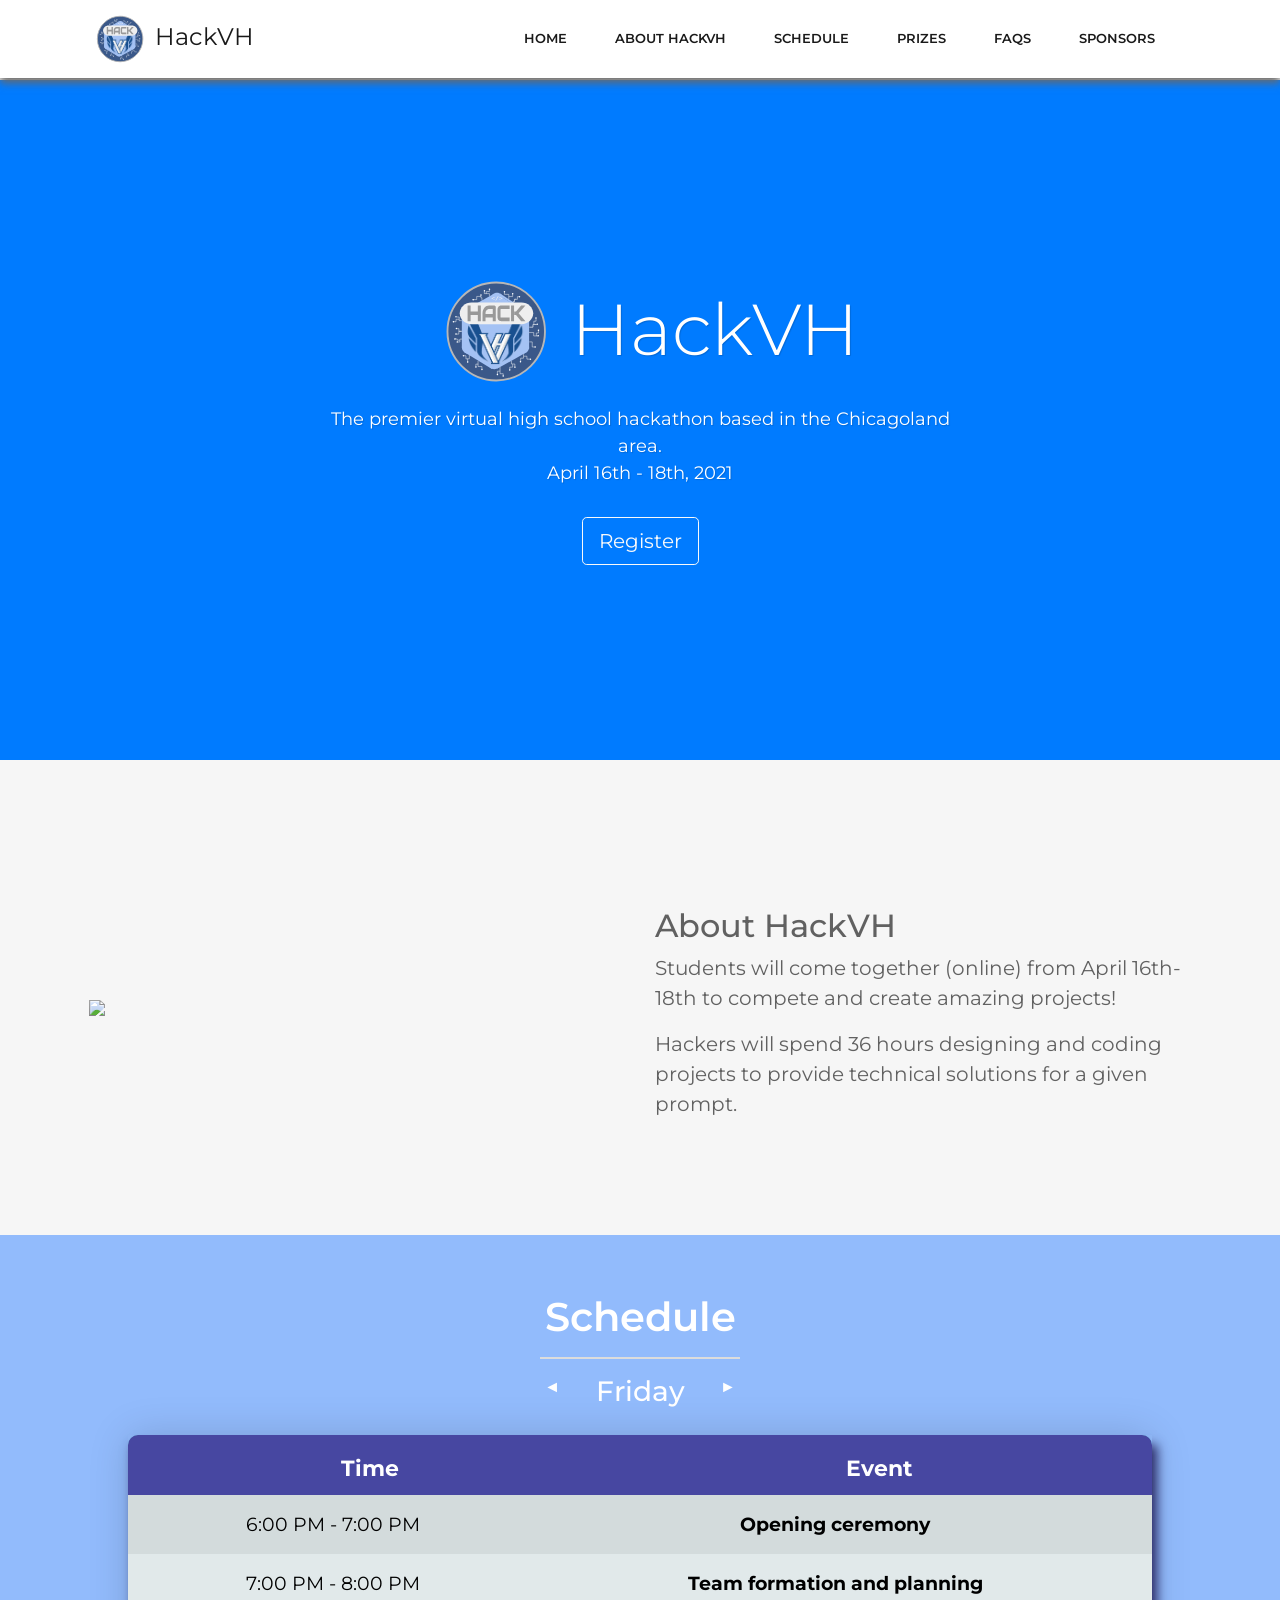
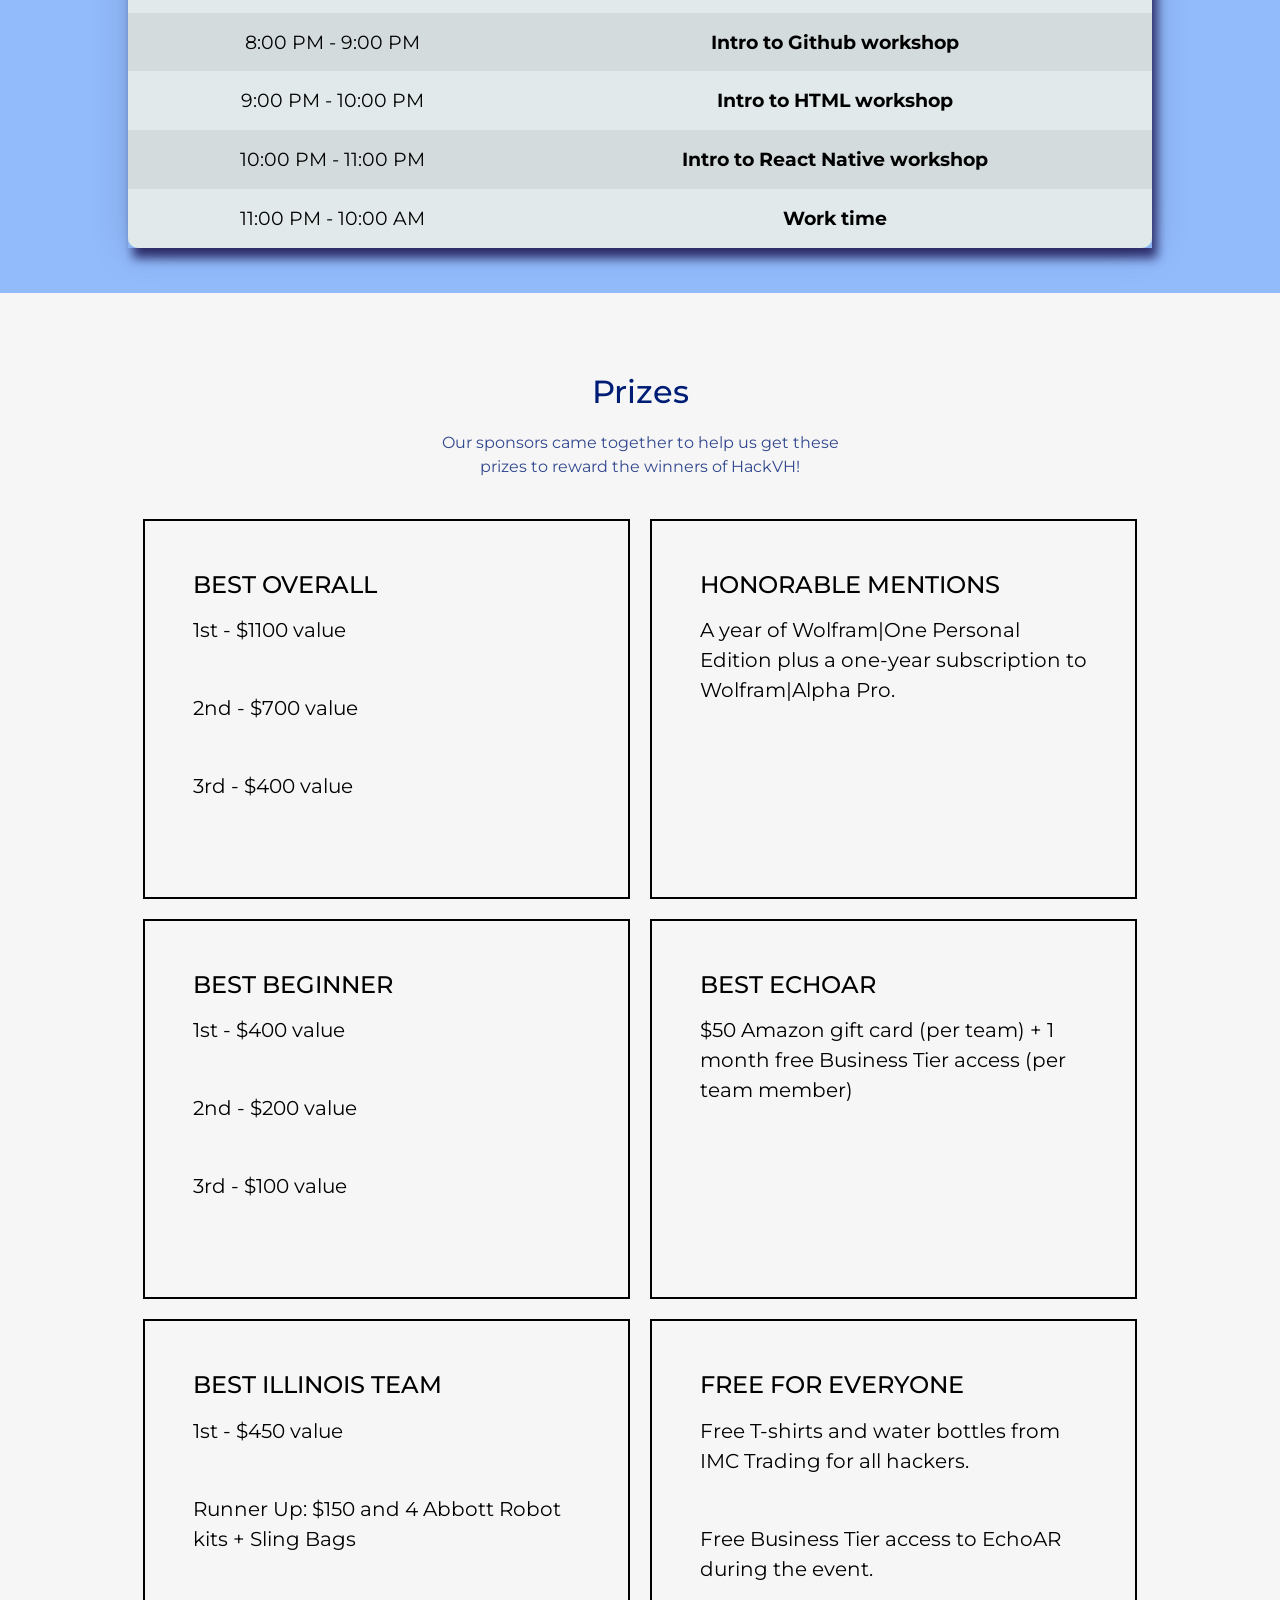
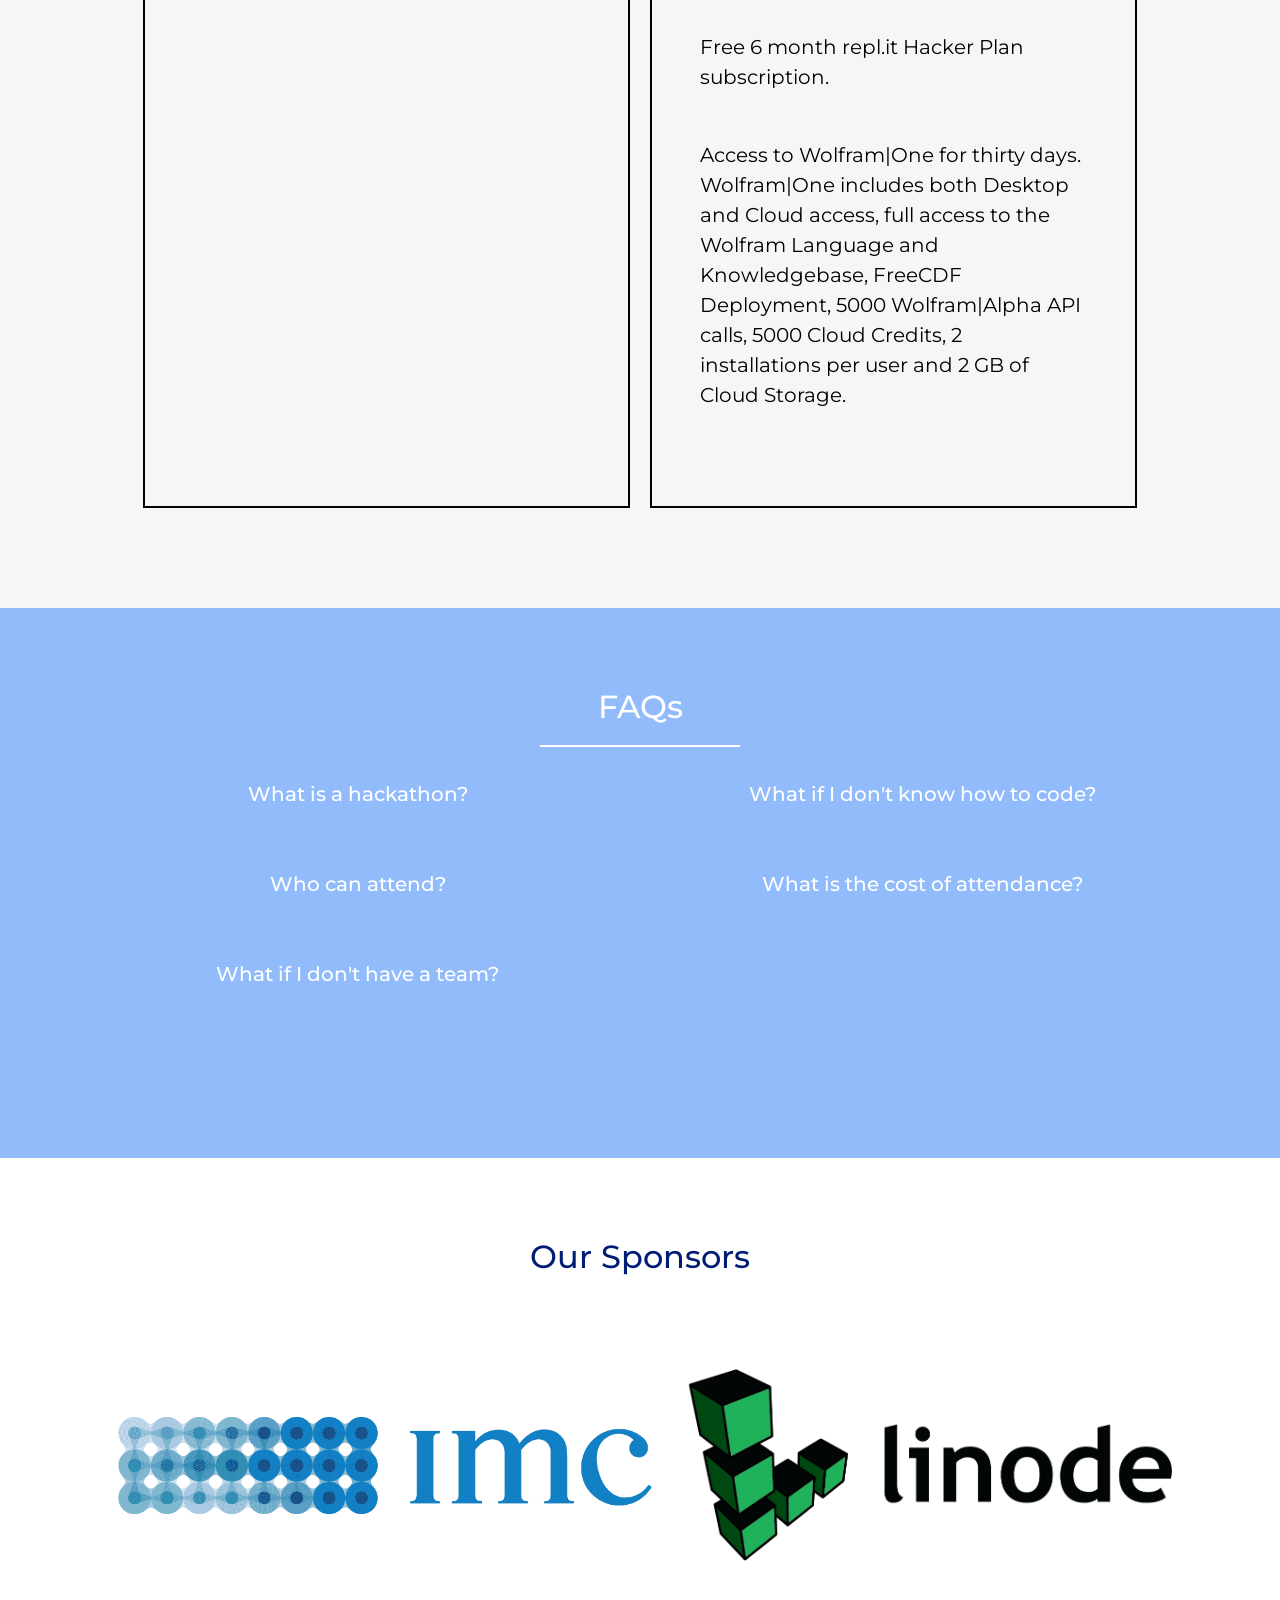
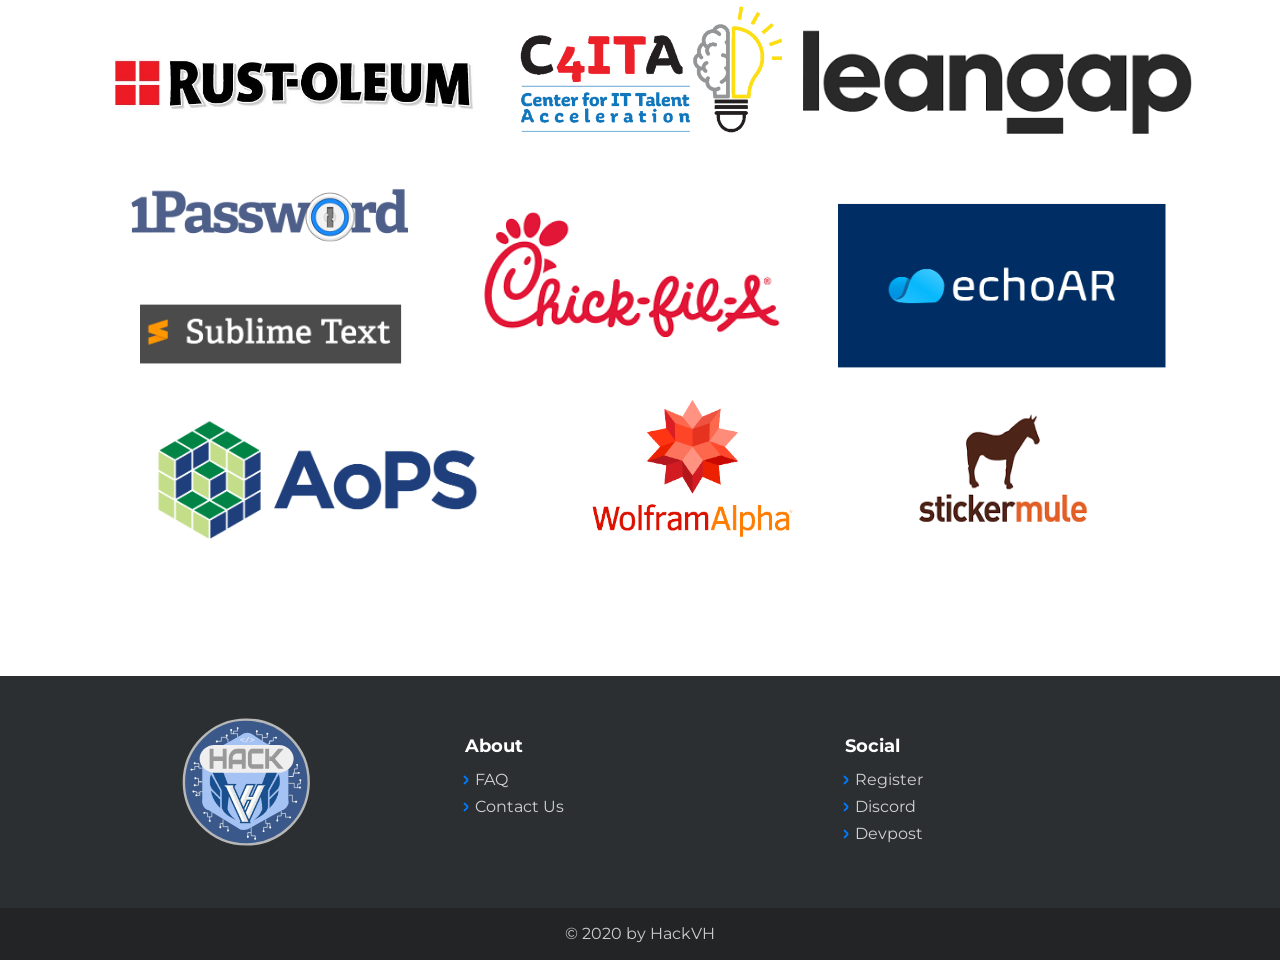
==== commit 6f6afbea: "fixes" ====
--- a/index.html
+++ b/index.html
@@ -427,7 +427,7 @@
                               <tbody>
                                  <tr class="row100 body">
                                     <td class="cell100 column1">10:00 AM - 11:00 AM</td>
-                                    <td class="cell100 column2">EchoAR workshop</td>
+                                    <td class="cell100 column2">IMC Trading workshop</td>
                                  </tr>
                                  <tr class="row100 body">
                                     <td class="cell100 column1">11:00 AM - 1:00 PM</td>
@@ -435,7 +435,7 @@
                                  </tr>
 				 <tr class="row100 body">
                                     <td class="cell100 column1">1:00 PM - 2:00 PM</td>
-                                    <td class="cell100 column2">IMC trading workshop</td>
+                                    <td class="cell100 column2">EchoAR workshop</td>
                                  </tr>
 				 <tr class="row100 body">
                                     <td class="cell100 column1">2:00 PM - 3:00 PM</td>
@@ -521,8 +521,8 @@
                 <div class="grid grid-cols-1 md:grid-cols-2 grid-flow-row gap-5">
                   <div class="border-2 p-5 " id = "box">
                       <h3 class="font-sans text-2xl" id = "boxtext">BEST OVERALL</h3>
-                      <p class="font-serif text-xl mb-5" id = "boxtext">1st - $1200 value</p>
-                      <p class="font-serif text-xl mb-5" id = "boxtext">2nd - $800 value</p>
+                      <p class="font-serif text-xl mb-5" id = "boxtext">1st - $1100 value</p>
+                      <p class="font-serif text-xl mb-5" id = "boxtext">2nd - $700 value</p>
                       <p class="font-serif text-xl mb-5" id = "boxtext">3rd - $400 value</p>
                   </div>
                   <div class="border-2 p-5 ">
@@ -531,7 +531,7 @@
                   </div>
                   <div class="border-2 p-5 ">
                       <h3 class="font-sans text-2xl" id = "boxtext">BEST BEGINNER</h3>
-                      <p class="font-serif text-xl mb-5" id = "boxtext">1st - $500 value</p>
+                      <p class="font-serif text-xl mb-5" id = "boxtext">1st - $400 value</p>
                       <p class="font-serif text-xl mb-5" id = "boxtext">2nd - $200 value</p>
                       <p class="font-serif text-xl mb-5" id = "boxtext">3rd - $100 value</p>
                   </div>
@@ -542,12 +542,13 @@
 
                   <div class="border-2 p-5 ">
                       <h3 class="font-sans text-2xl" id = "boxtext">BEST ILLINOIS TEAM</h3>
-                      <p class="font-serif text-xl mb-5" id = "boxtext">1st - $500 value</p>
-                      <p class="font-serif text-xl mb-5" id = "boxtext">Runner Up: $100 and 4 Abbott Robot kits + Sling Bags
+                      <p class="font-serif text-xl mb-5" id = "boxtext">1st - $450 value</p>
+                      <p class="font-serif text-xl mb-5" id = "boxtext">Runner Up: $150 and 4 Abbott Robot kits + Sling Bags
                      </p>
                   </div>
                   <div class="border-2 p-5 ">
                       <h3 class="font-sans text-2xl" id = "boxtext">FREE FOR EVERYONE</h3>
+                      <p class="font-serif text-xl mb-5" id = "boxtext">Free T-shirts and water bottles from IMC Trading for all hackers.</p>
                       <p class="font-serif text-xl mb-5" id = "boxtext">Free Business Tier access to EchoAR during the event.</p>
                       <p class="font-serif text-xl mb-5" id = "boxtext">Free 6 month repl.it Hacker Plan subscription.</p>
                       <p class="font-serif text-xl mb-5" id = "boxtext"> Access to Wolfram|One for thirty days. Wolfram|One includes both Desktop and Cloud access, full access to the Wolfram Language and Knowledgebase, FreeCDF Deployment, 5000 Wolfram|Alpha API calls, 5000 Cloud Credits, 2 installations per user and 2 GB of Cloud Storage.</p>
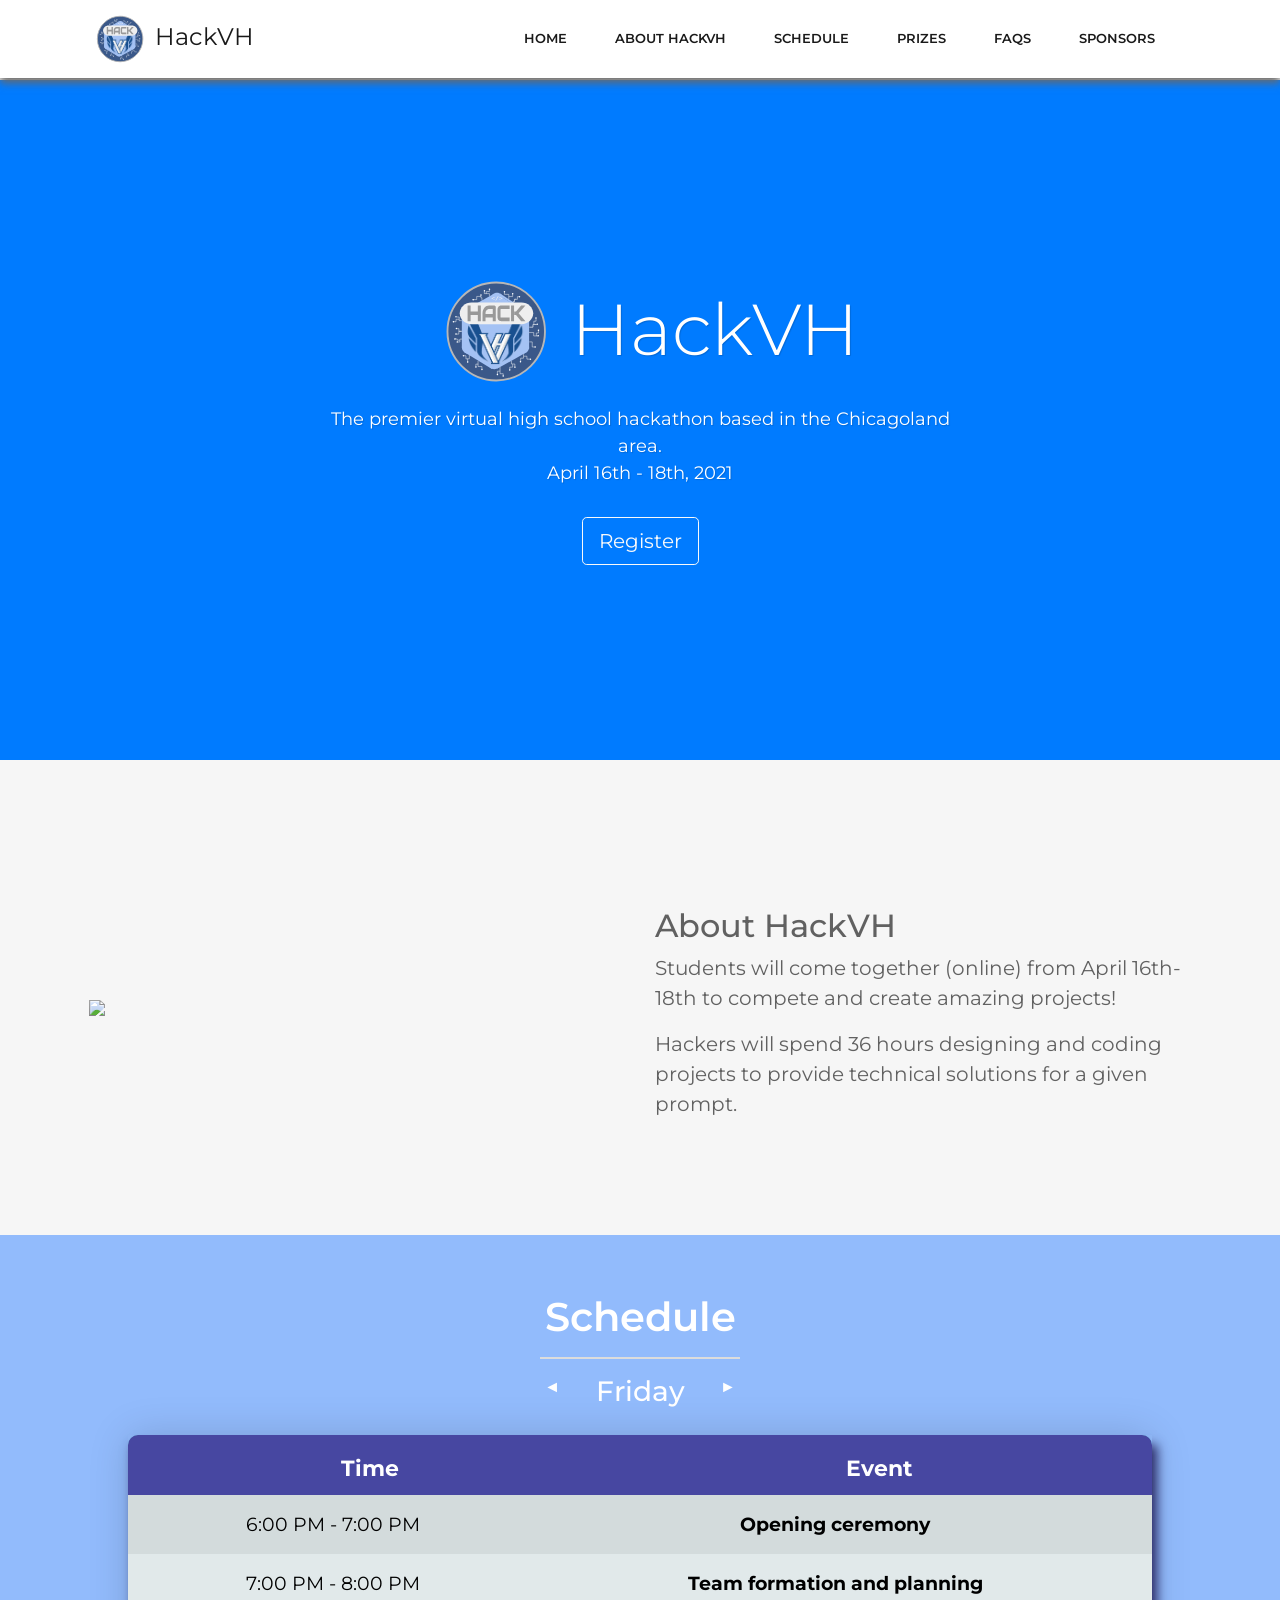
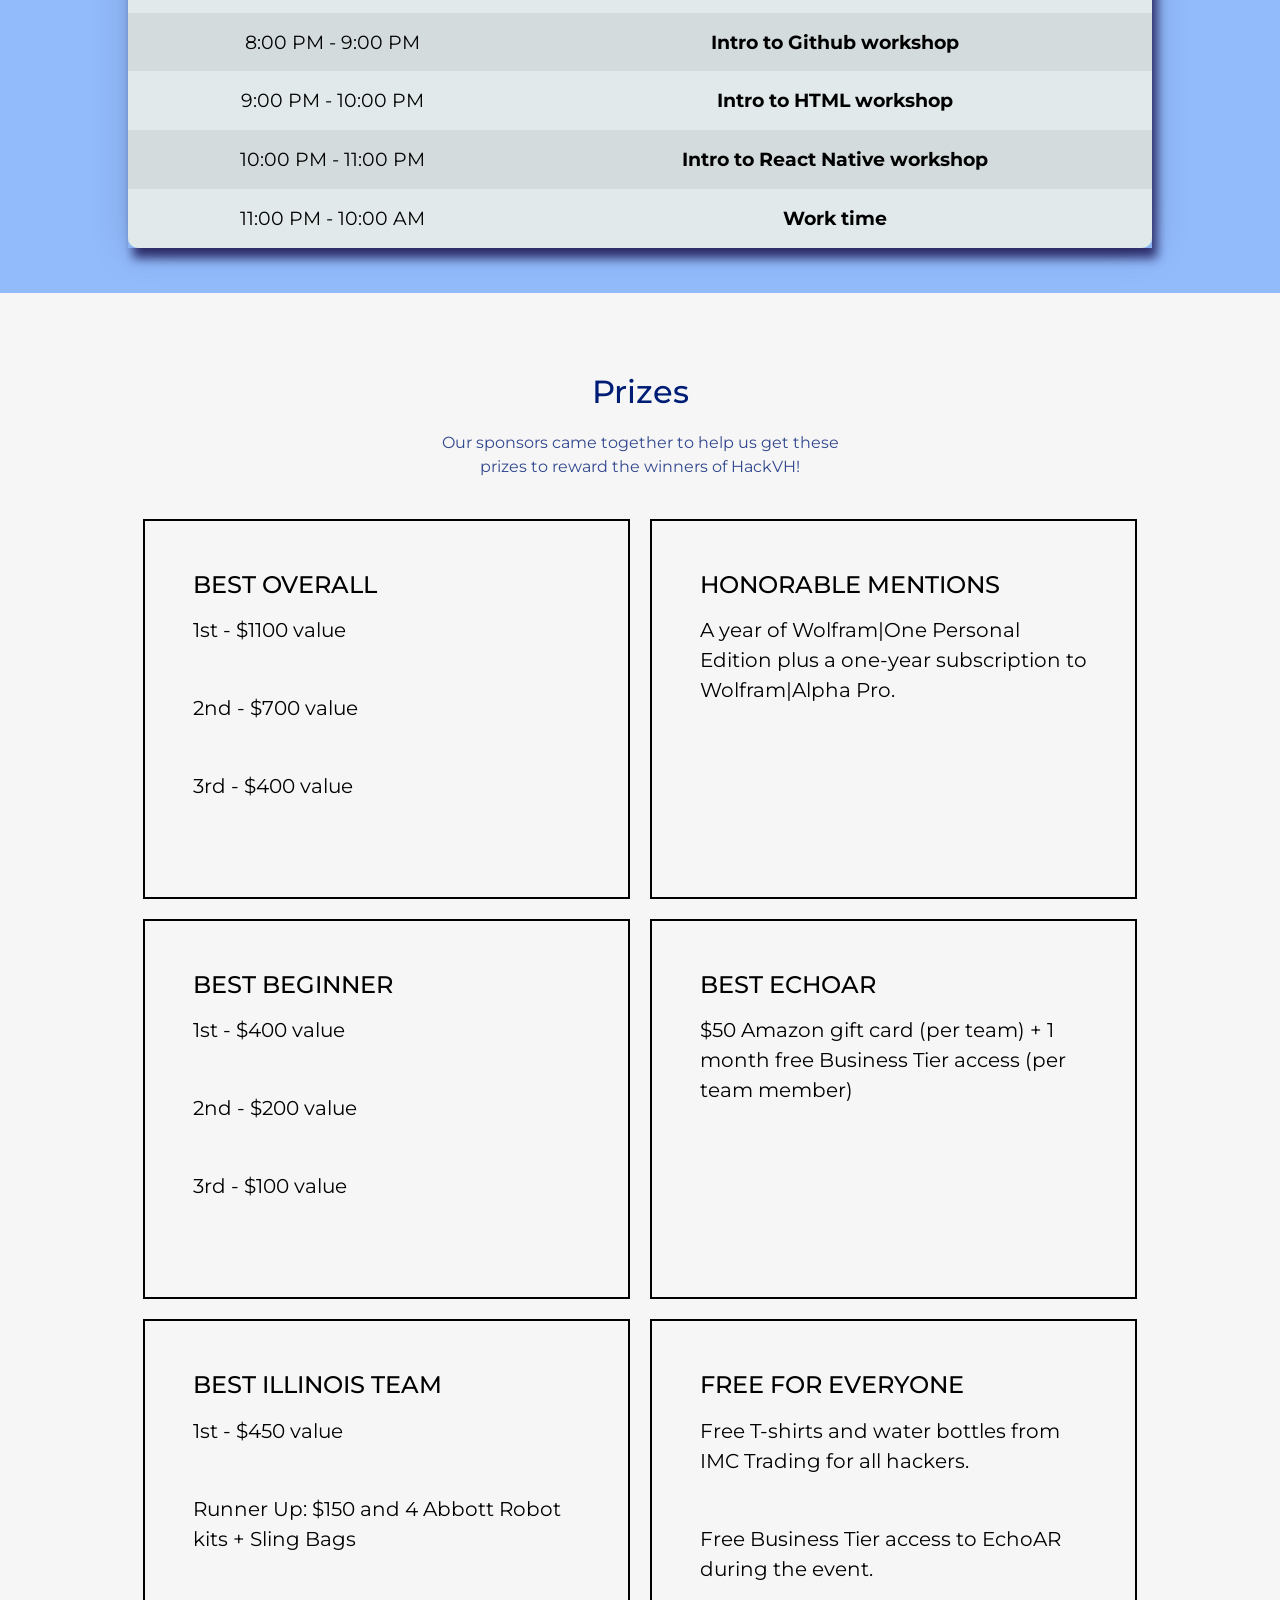
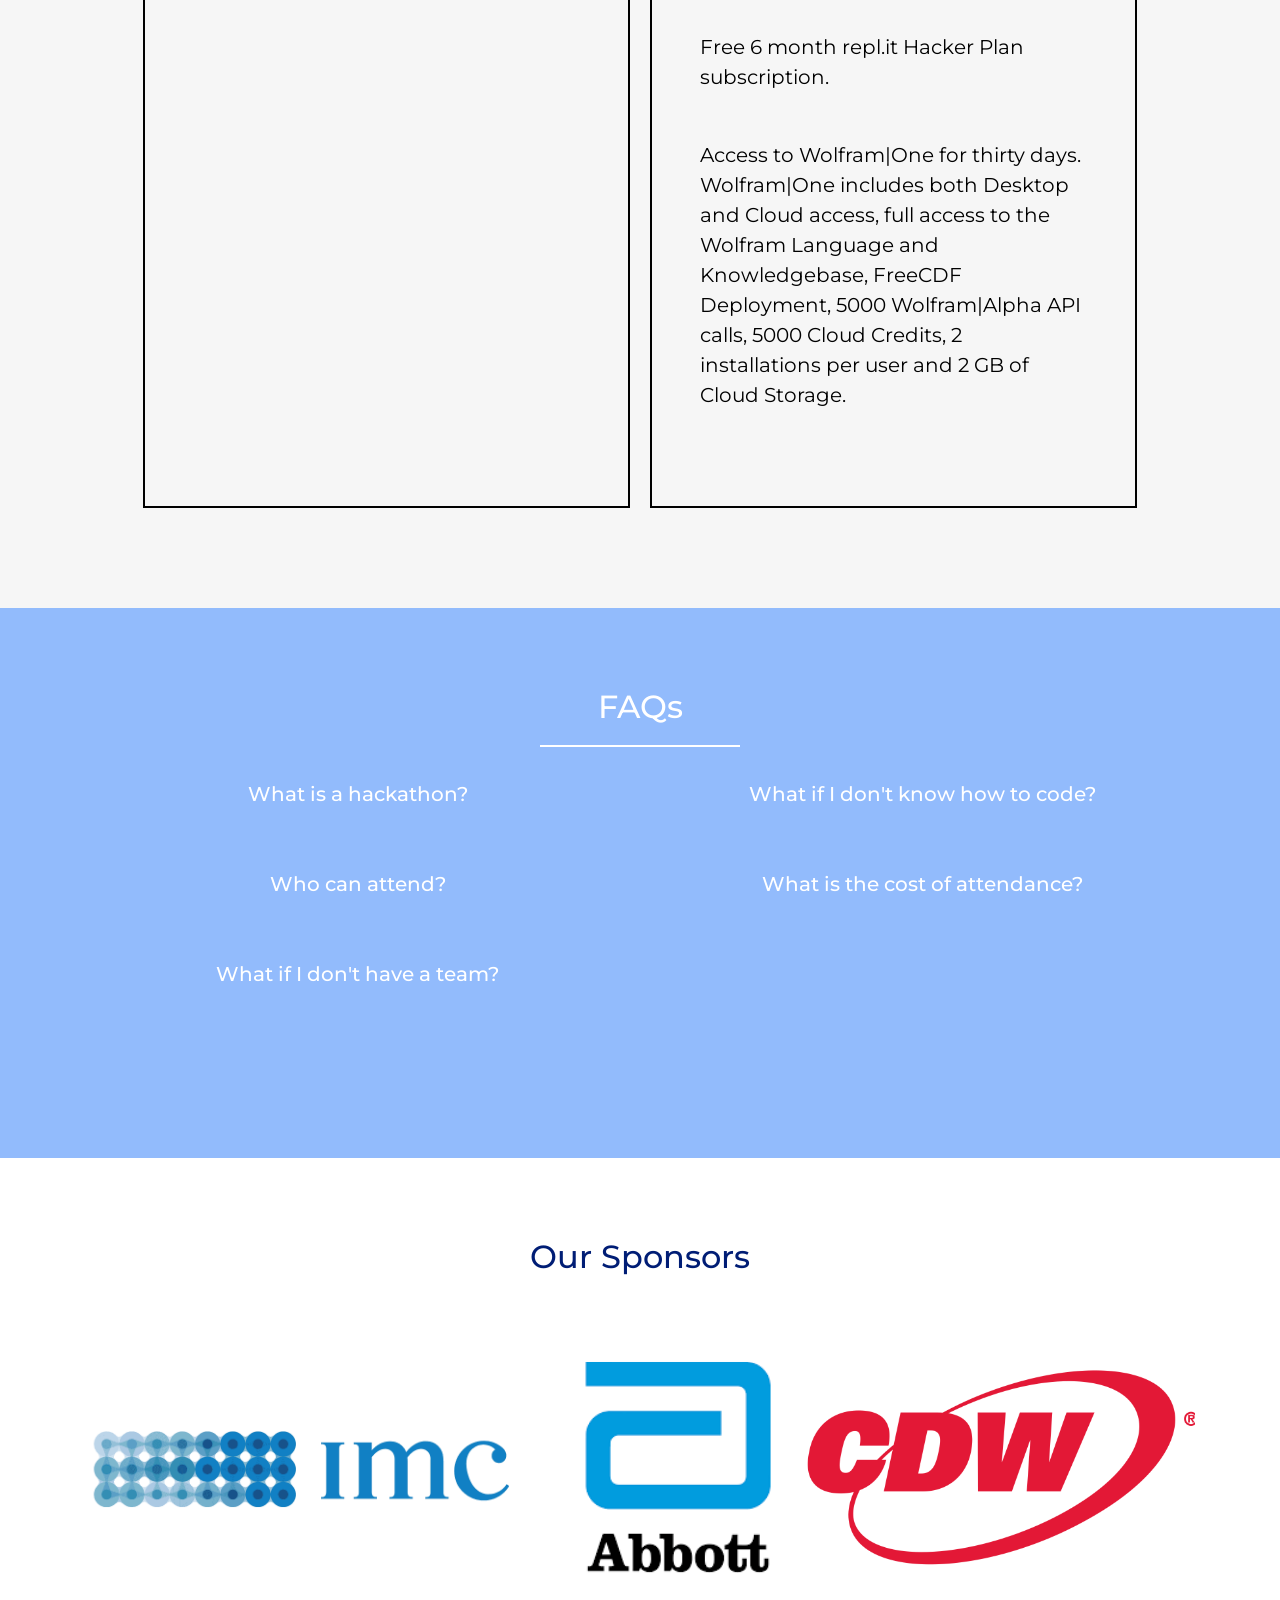
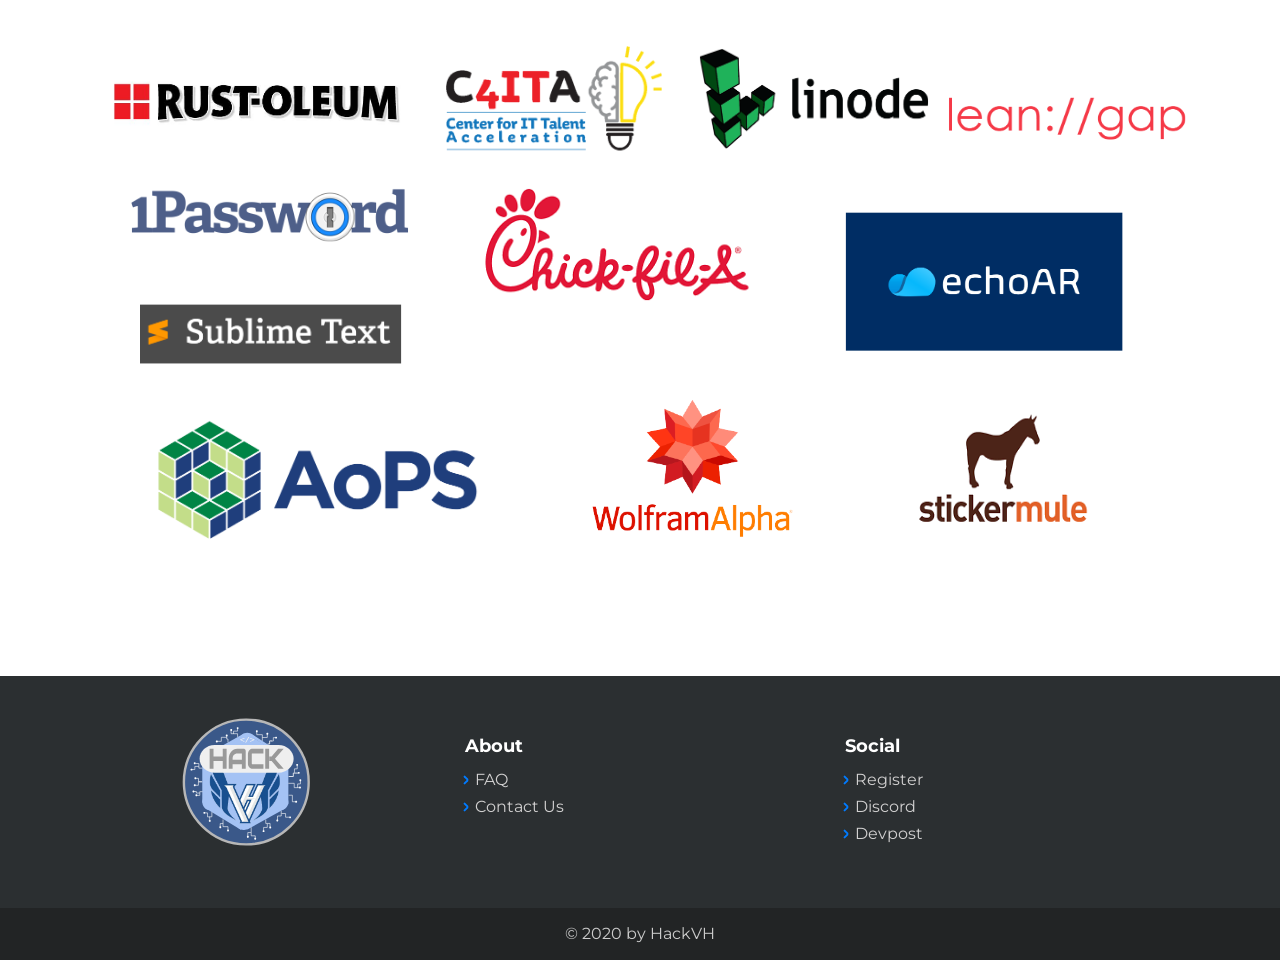
==== commit a7ae7478: "finalize schedule" ====
--- a/index.html
+++ b/index.html
@@ -430,27 +430,23 @@
                                     <td class="cell100 column2">IMC Trading workshop</td>
                                  </tr>
                                  <tr class="row100 body">
-                                    <td class="cell100 column1">11:00 AM - 1:00 PM</td>
+                                    <td class="cell100 column1">11:00 PM - 3:00 PM</td>
                                     <td class="cell100 column2">Work time</td>
                                  </tr>
 				 <tr class="row100 body">
-                                    <td class="cell100 column1">1:00 PM - 2:00 PM</td>
+                                    <td class="cell100 column1">3:00 PM - 4:00 PM </td>
                                     <td class="cell100 column2">EchoAR workshop</td>
                                  </tr>
 				 <tr class="row100 body">
-                                    <td class="cell100 column1">2:00 PM - 3:00 PM</td>
-                                    <td class="cell100 column2">Work time</td>
-                                 </tr>
-				 <tr class="row100 body">
-                                    <td class="cell100 column1">3:00 PM - 4:00 PM</td>
-                                    <td class="cell100 column2">Intro to Cybersecurity</td>
-                                 </tr>
-				 <tr class="row100 body">
-                                    <td class="cell100 column1">4:00 PM - 7:00 PM</td>
-                                    <td class="cell100 column2">Mini CTF</td>
-                                 </tr>
-				 <tr class="row100 body">
-                                    <td class="cell100 column1">7:00 PM - 10:00 PM</td>
+                                    <td class="cell100 column1">4:00 PM - 5:00 PM</td>
+                                    <td class="cell100 column2">Intro to Battlesnakes Workshop</td>
+                                 </tr>
+				 <tr class="row100 body">
+                                    <td class="cell100 column1">5:00 PM - 8:00 PM</td>
+                                    <td class="cell100 column2">Battlesnakes Mini Competition</td>
+                                 </tr>
+				 <tr class="row100 body">
+                                    <td class="cell100 column1">8:00 PM - 10:00 PM</td>
                                     <td class="cell100 column2">Work time</td>
                                  </tr>
 				 <tr class="row100 body">
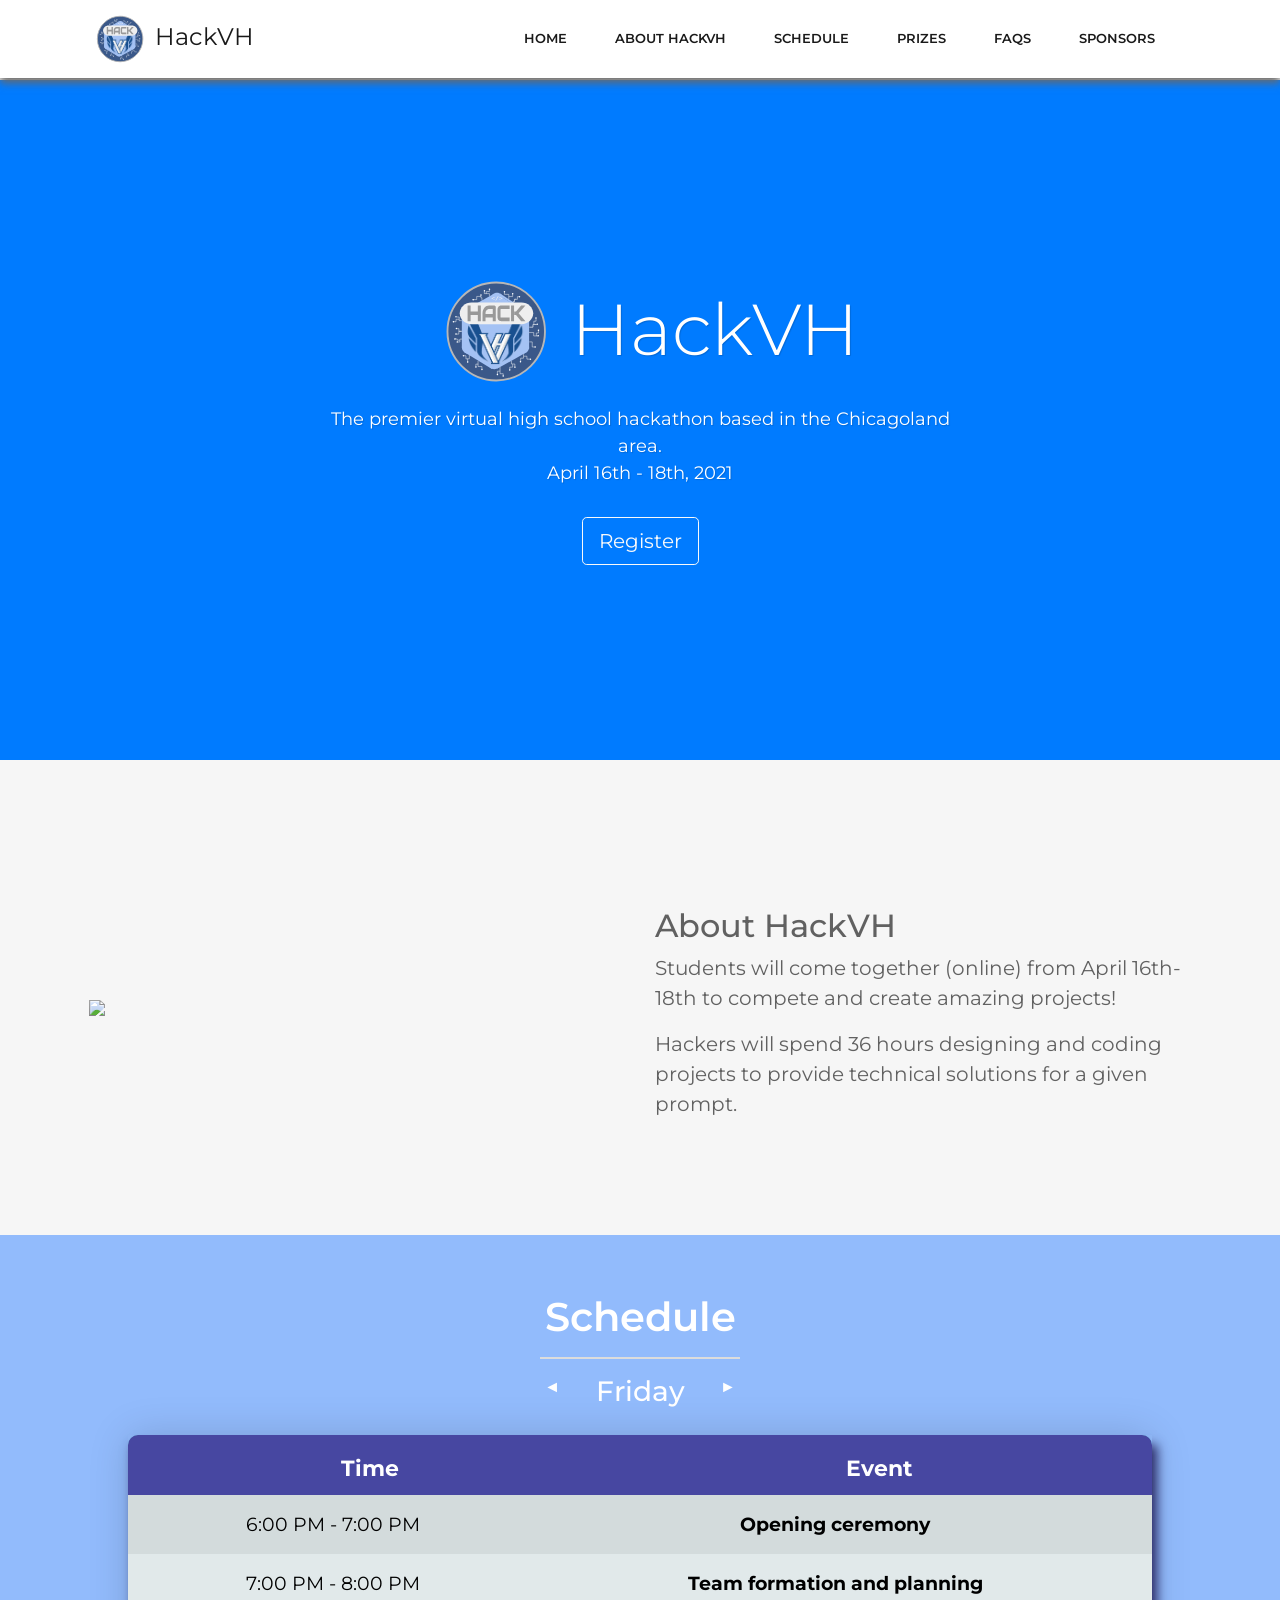
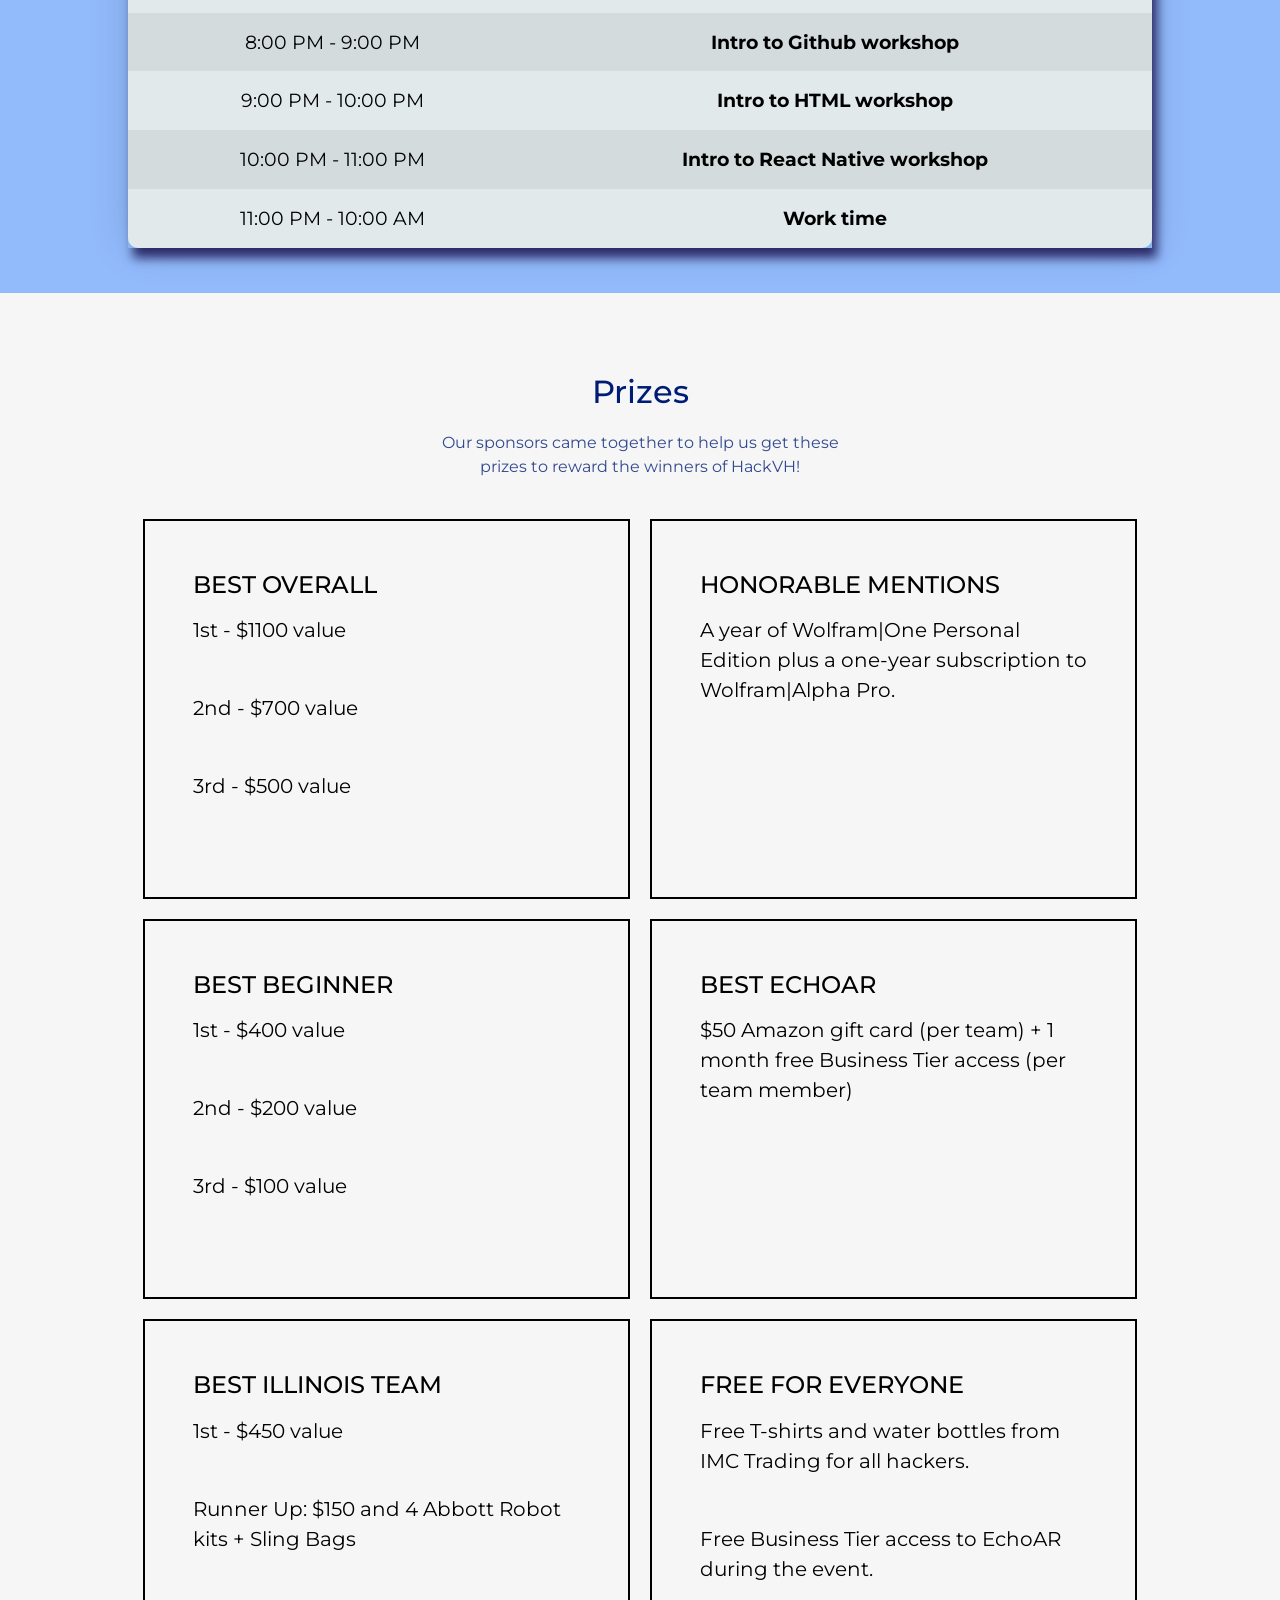
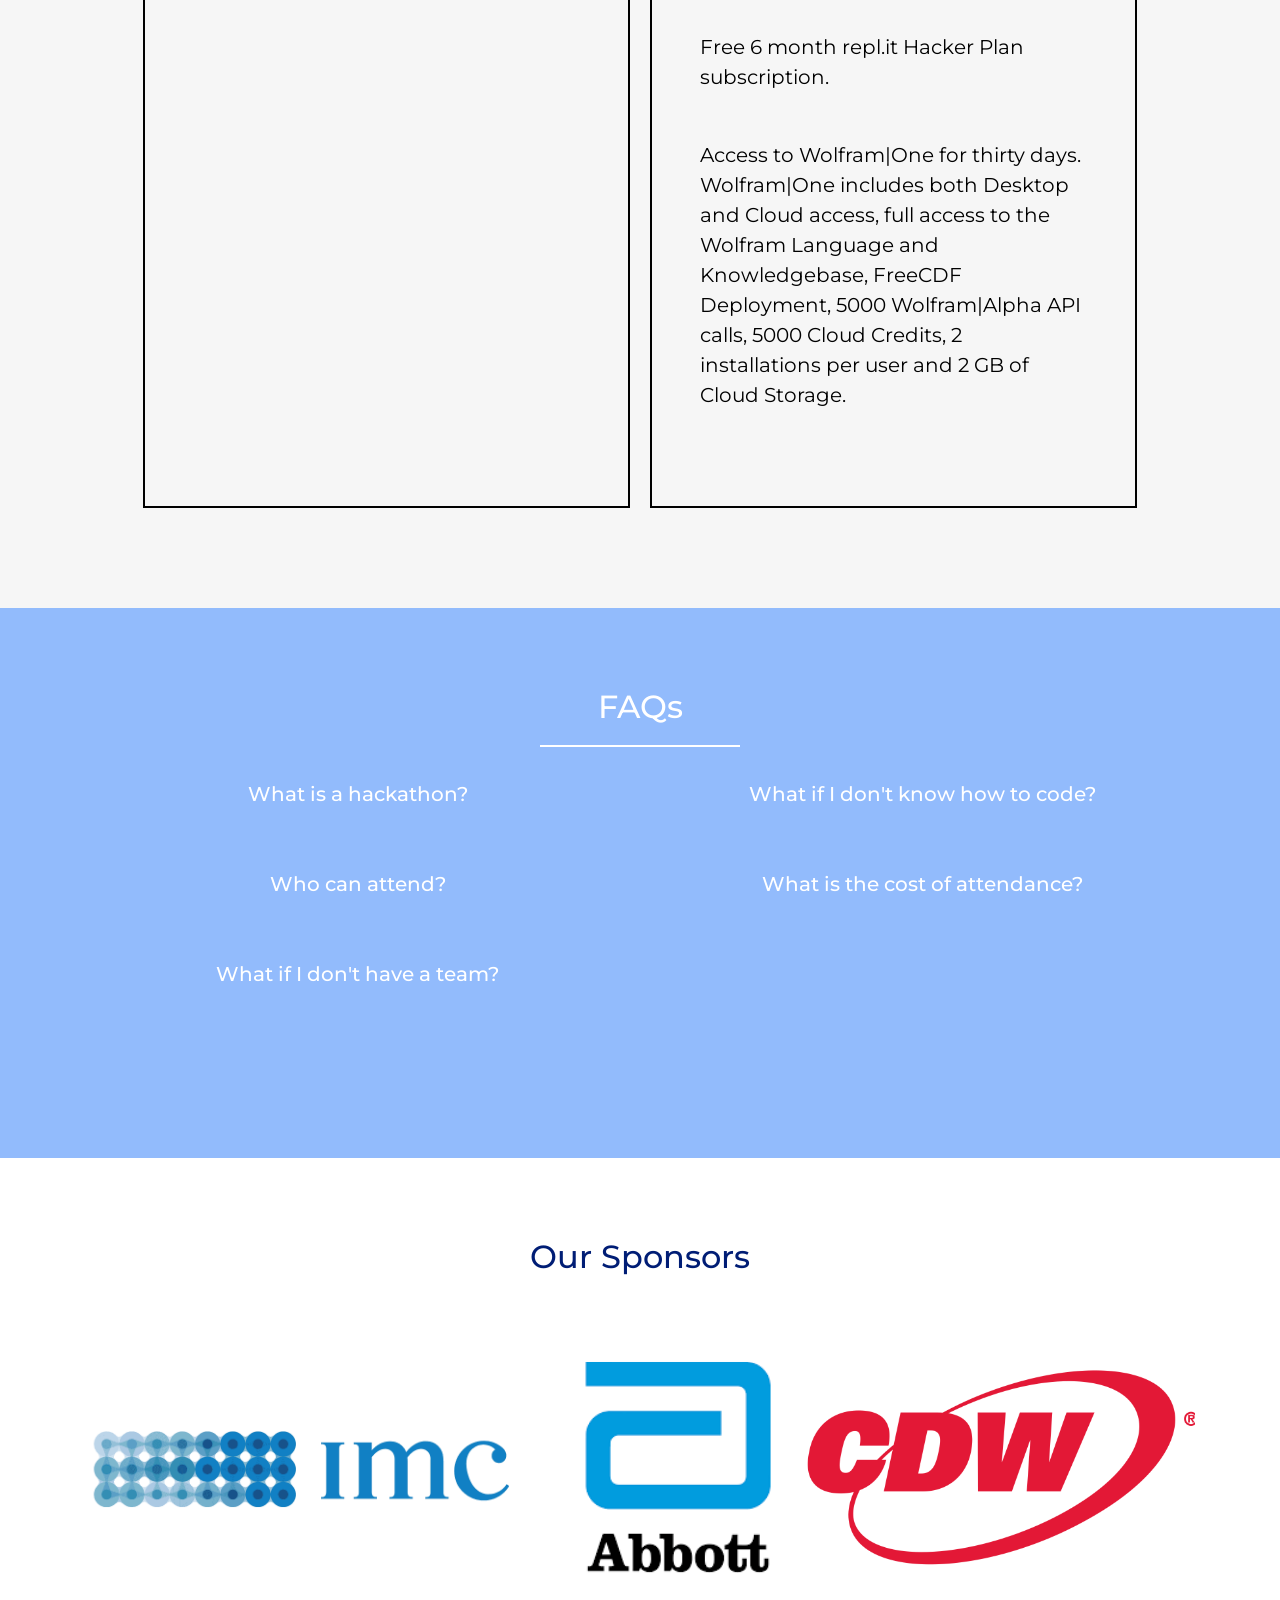
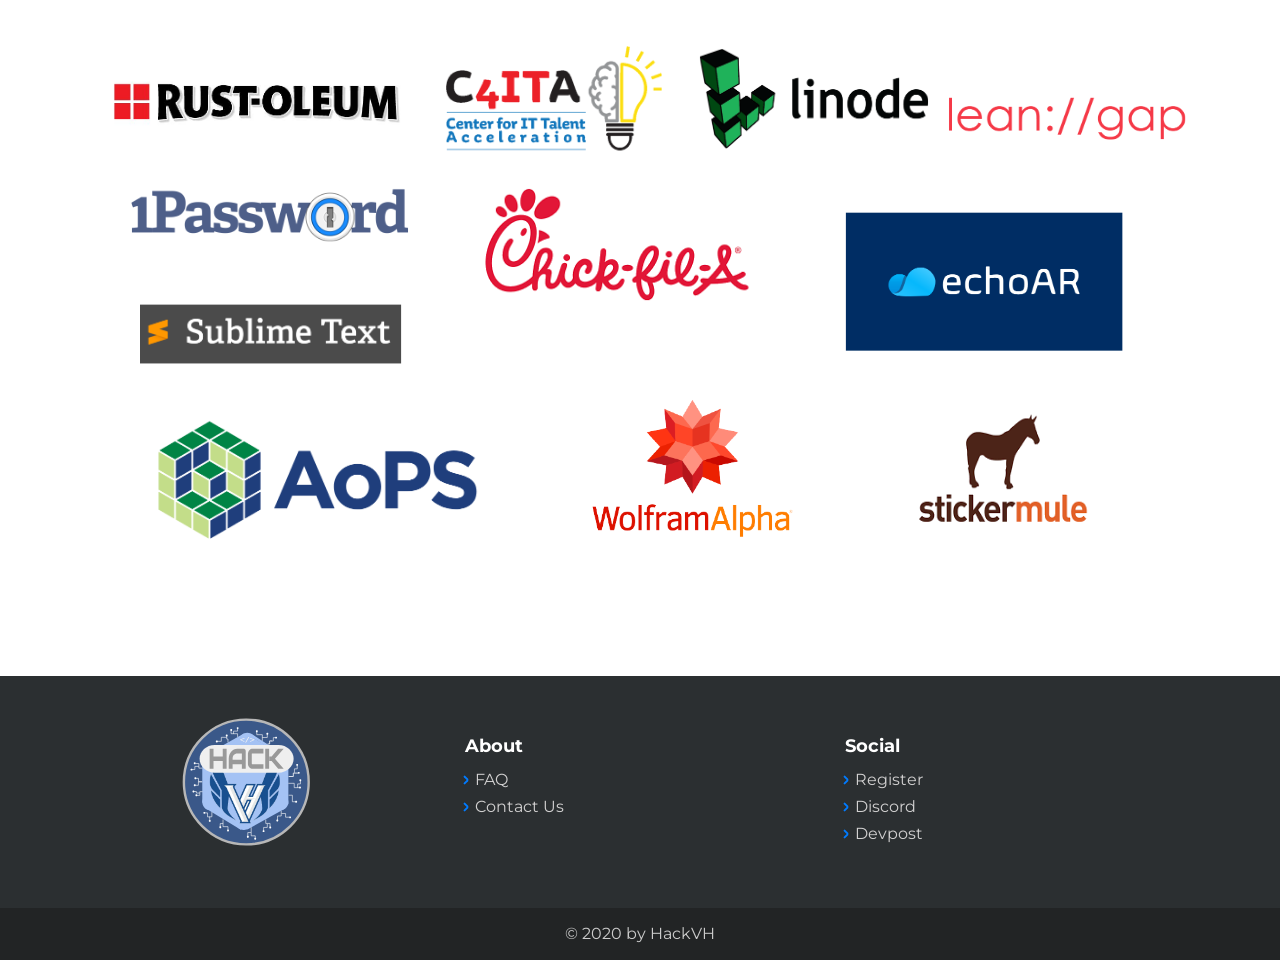
==== commit 11acfc76: "fix 3rd place prize" ====
--- a/index.html
+++ b/index.html
@@ -494,7 +494,7 @@
                                     <td class="cell100 column2">Nap/relaxation time!</td>
                                  </tr>
 				 <tr class="row100 body">
-                                    <td class="cell100 column1">4:00 PM - 4:30 PM</td>
+                                    <td class="cell100 column1">5:00 PM - 5:30 PM</td>
                                     <td class="cell100 column2">Closing Ceremony (Winners Announced!)</td>
                                  </tr>
                               </tbody>
@@ -519,7 +519,7 @@
                       <h3 class="font-sans text-2xl" id = "boxtext">BEST OVERALL</h3>
                       <p class="font-serif text-xl mb-5" id = "boxtext">1st - $1100 value</p>
                       <p class="font-serif text-xl mb-5" id = "boxtext">2nd - $700 value</p>
-                      <p class="font-serif text-xl mb-5" id = "boxtext">3rd - $400 value</p>
+                      <p class="font-serif text-xl mb-5" id = "boxtext">3rd - $500 value</p>
                   </div>
                   <div class="border-2 p-5 ">
                       <h3 class="font-sans text-2xl" id = "boxtext">HONORABLE MENTIONS</h3>
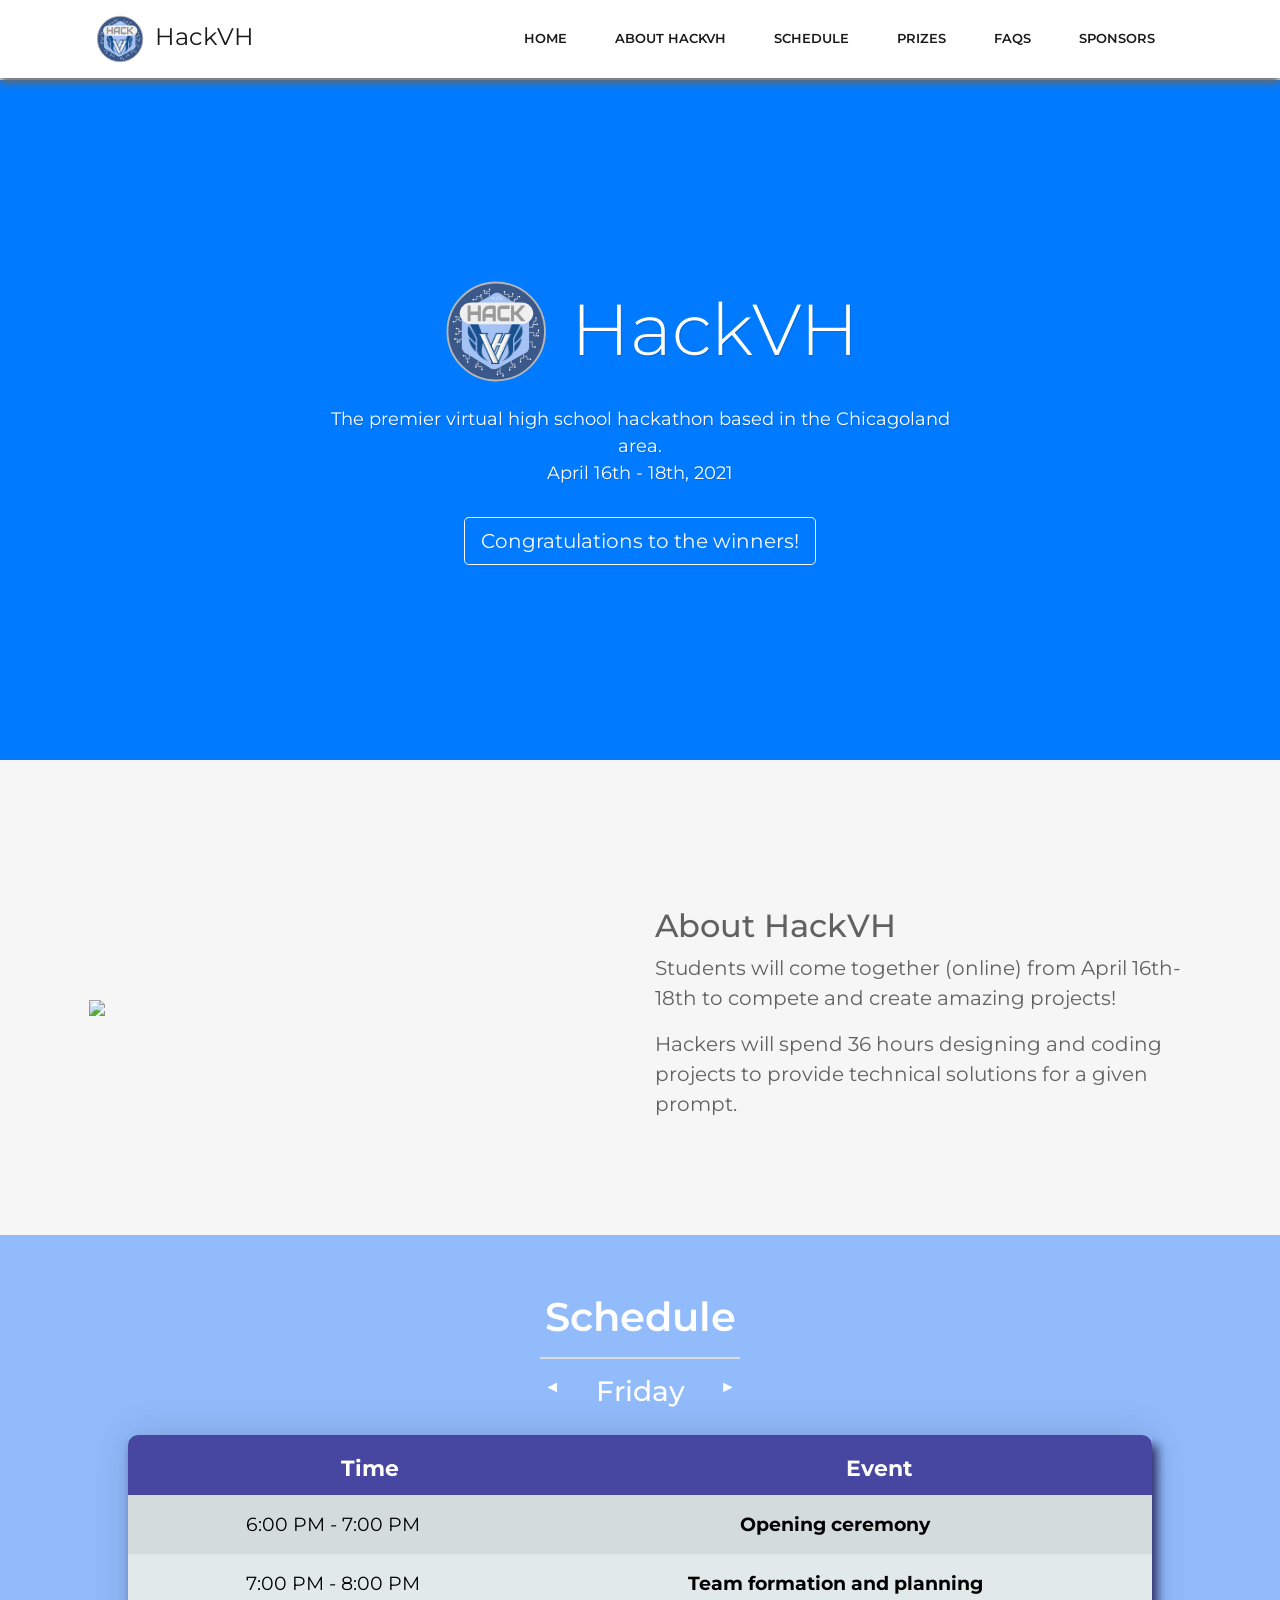
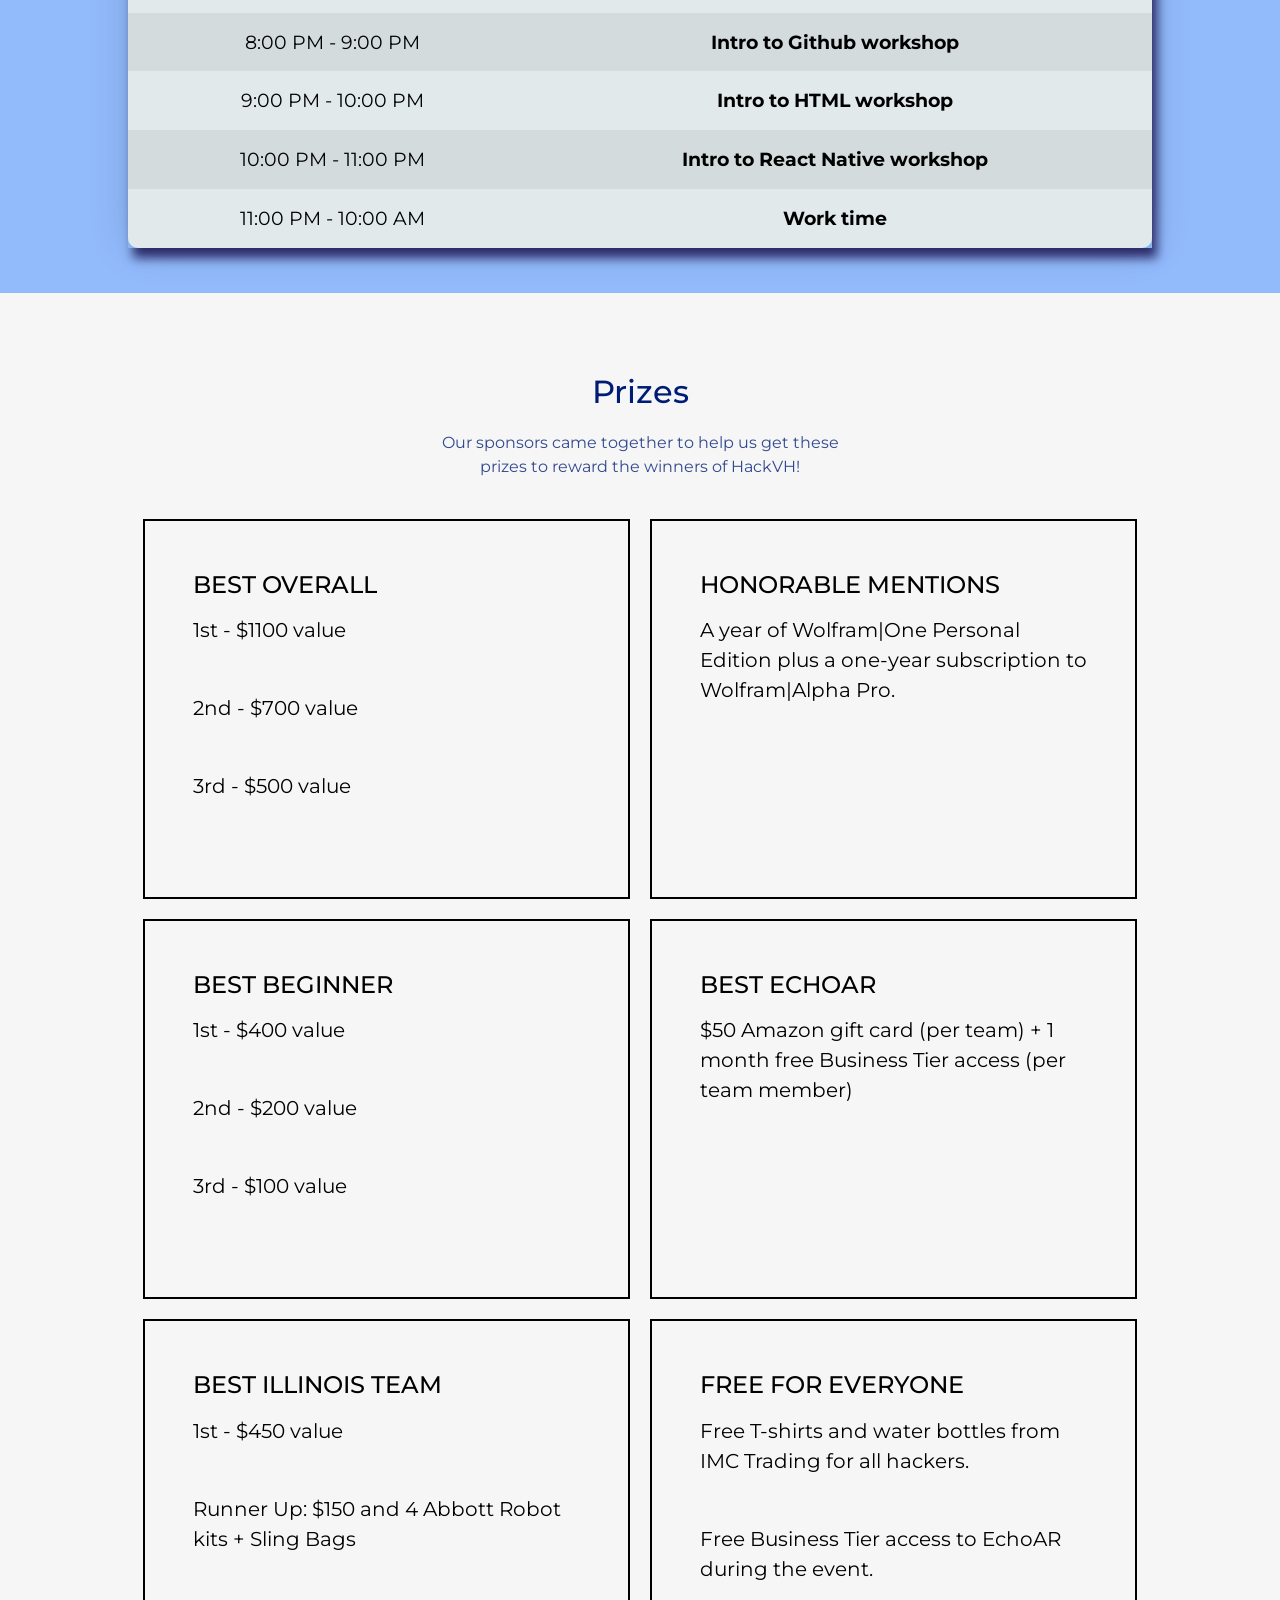
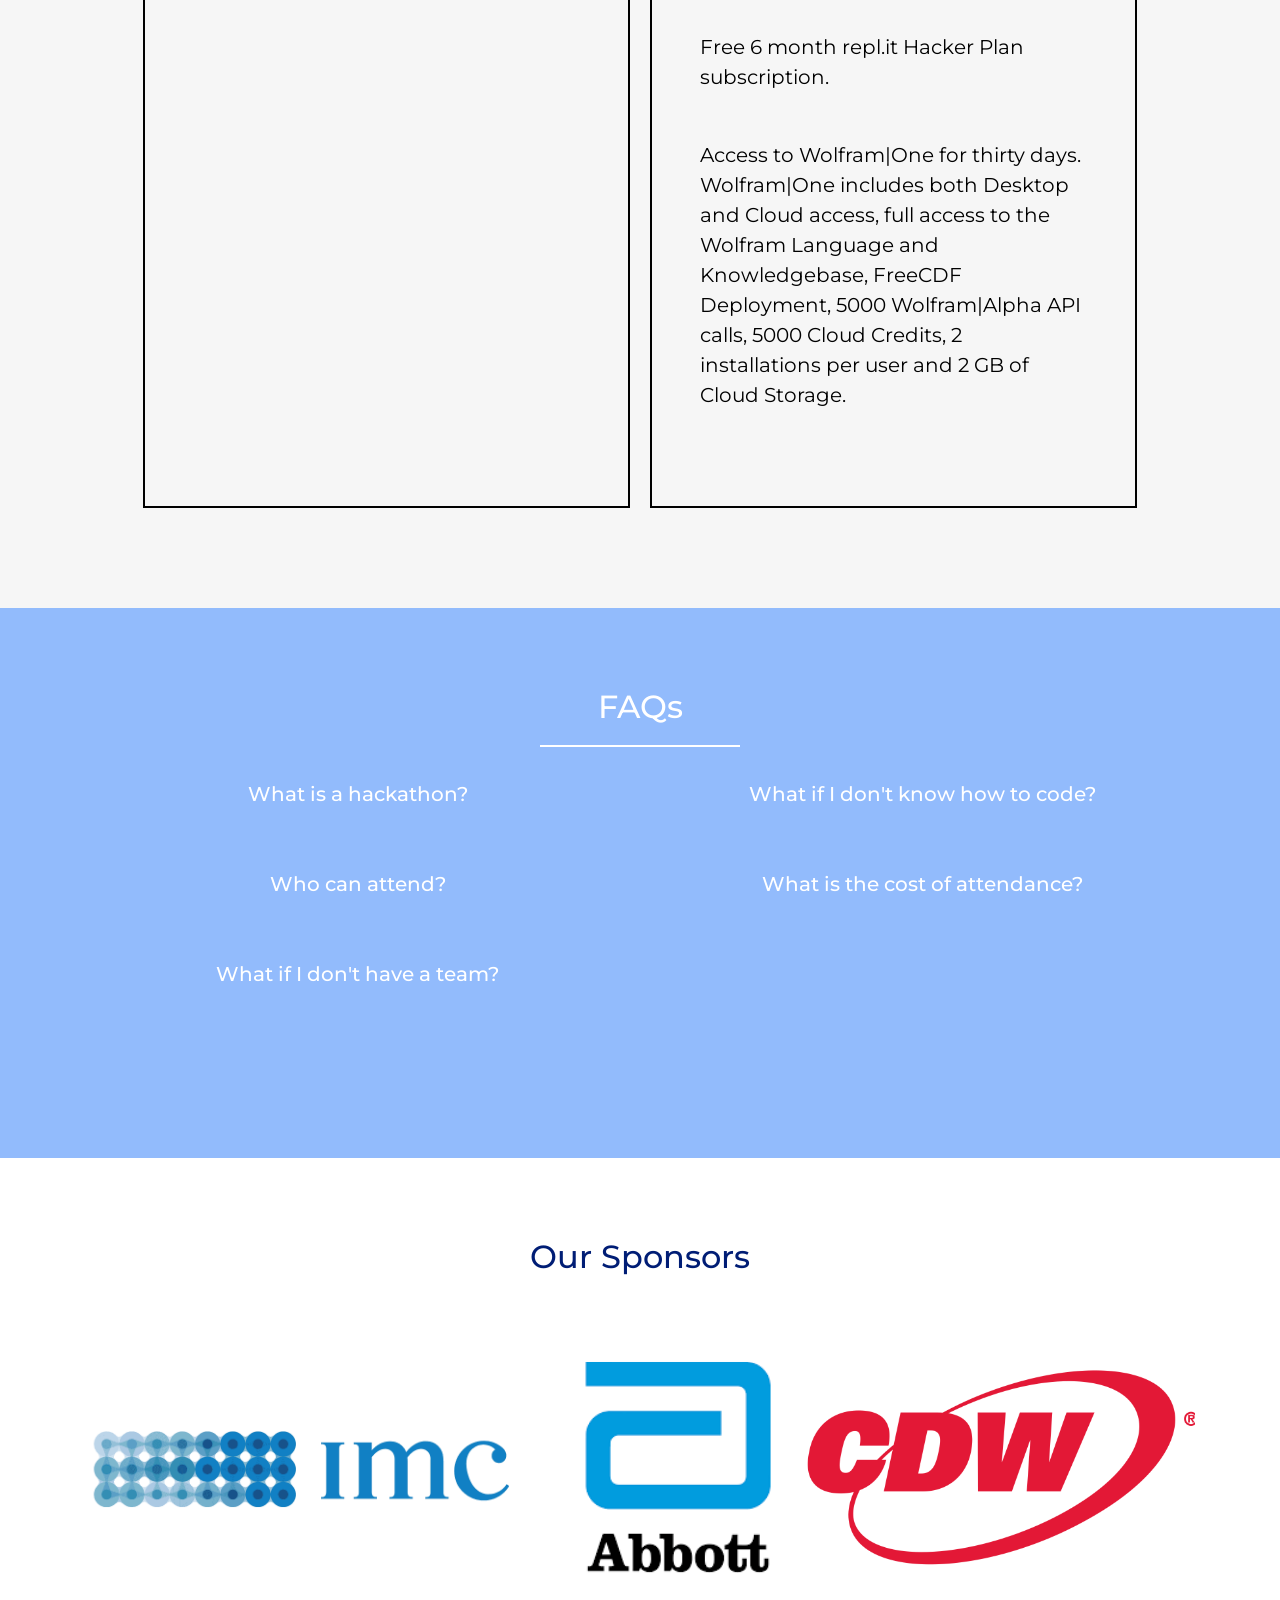
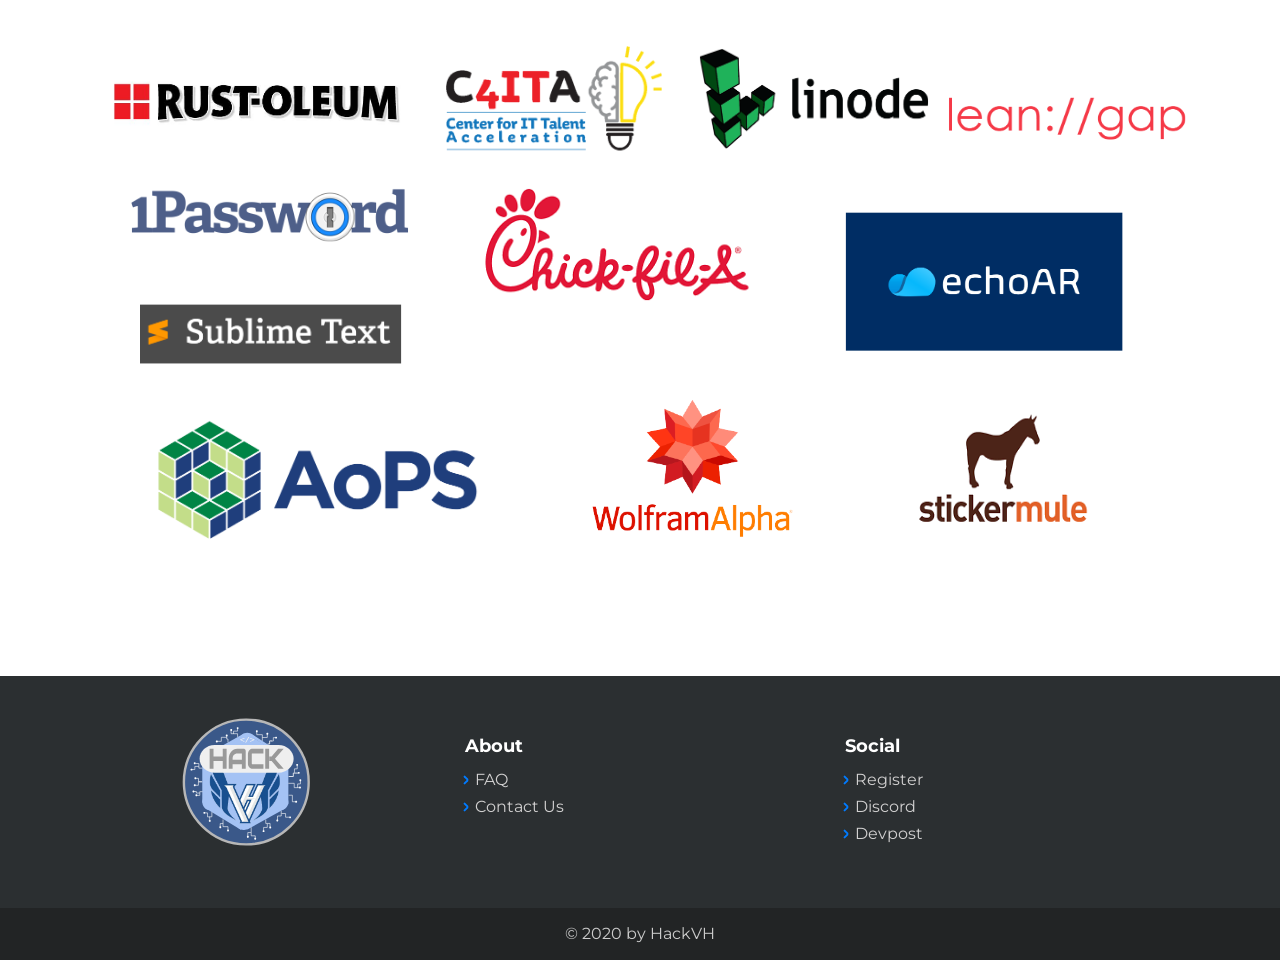
==== commit 0f9957b4: "add winners" ====
--- a/index.html
+++ b/index.html
@@ -305,7 +305,7 @@
             <div class="text">
                 <h1 class="display-3"><img src="assets/img/HackVH%20logo.svg" style="width: 150px;margin-bottom:10px">HackVH</h1>
                 <p>The premier virtual high school hackathon based in the Chicagoland area.<br/>April 16th - 18th, 2021</p><button class="btn btn-outline-light btn-lg" type="button"
-                onclick="window.open('https://docs.google.com/forms/d/e/1FAIpQLSdpF_yqFlaCrPCvDkOzZkSbwc1gY4oGTm-p00Zim-s2jJ6flw/viewform?usp=sf_link','_blank')" >Register</button>
+                onclick="window.open('https://docs.google.com/presentation/d/1Pddc7ztM33rz9DvVyw1xiShO7WiOokQZVhZn_g9vWdc/edit','_blank')" >Congratulations to the winners!</button>
 
                 <script>
                   VANTA.WAVES({
